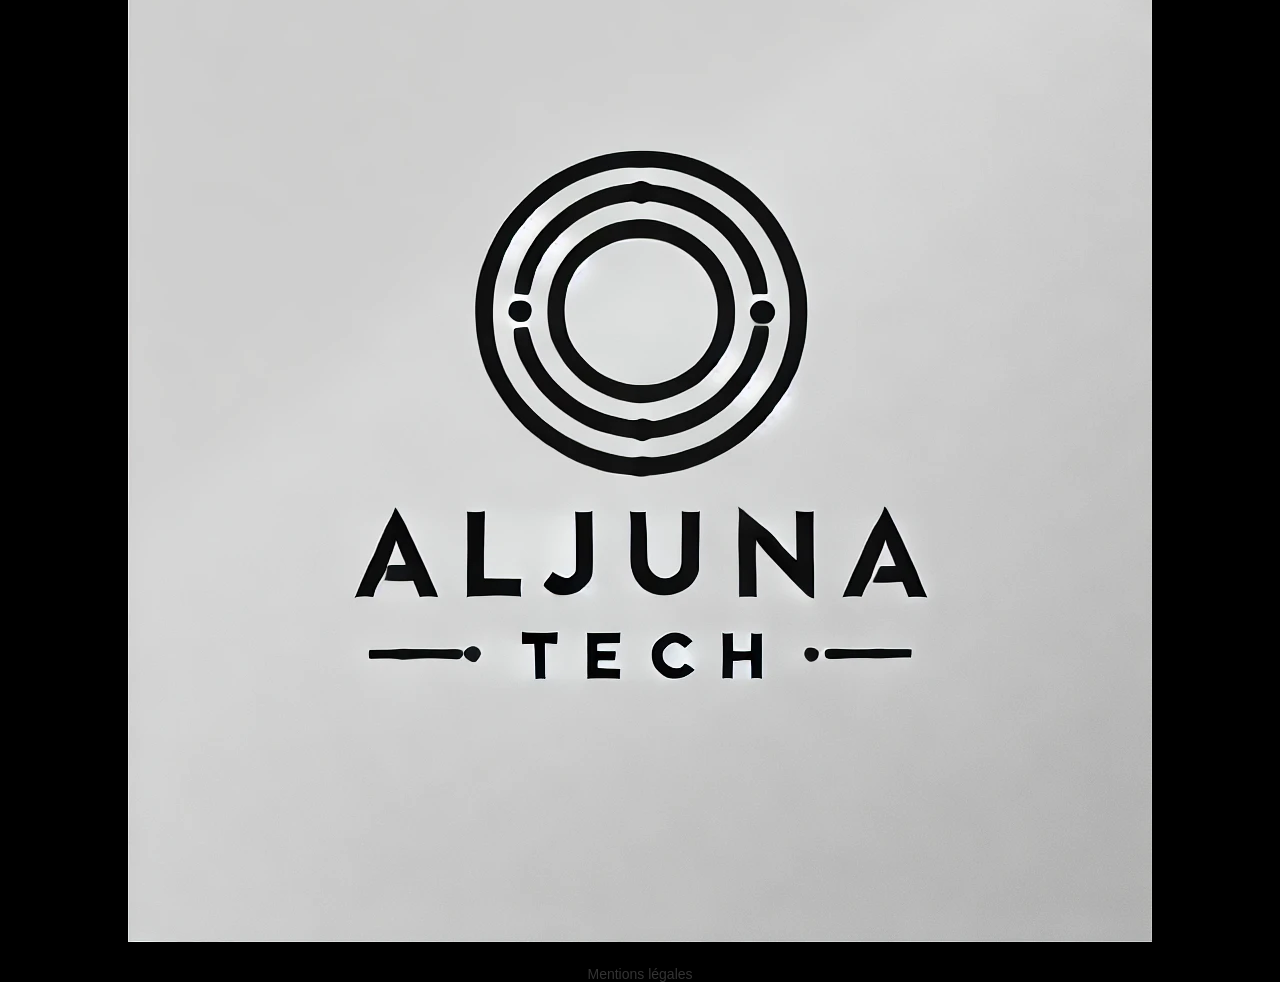
==== index.html @ bf569bb2 "Update index.html" ====
<!DOCTYPE html>
<html lang="fr">
<head>
    <meta charset="UTF-8">
    <meta name="viewport" content="width=device-width, initial-scale=1.0">
    <title>Aljuna Tech</title>
    <style>
        body {
            display: flex;
            justify-content: center;
            align-items: center;
            flex-direction: column;
            height: 100vh;
            margin: 0;
            font-family: Arial, sans-serif;
            background-color: #000000; /* Utilisation de la couleur de fond du logo */
        }
        .container {
            text-align: center;
        }
        img {
            max-width: 100%;
            height: auto;
        }
        .legal-link {
            margin-top: 20px;
            font-size: 14px;
        }
        .legal-link a {
            color: #333;
            text-decoration: none;
        }
        .legal-link a:hover {
            text-decoration: underline;
        }
    </style>
</head>
<body>
    <div class="container">
        <img src="aljuna.webp" alt="Aljuna Tech">
        <div class="legal-link">
            <a href="mentions-legales.html">Mentions légales</a>
        </div>
    </div>
</body>
</html>
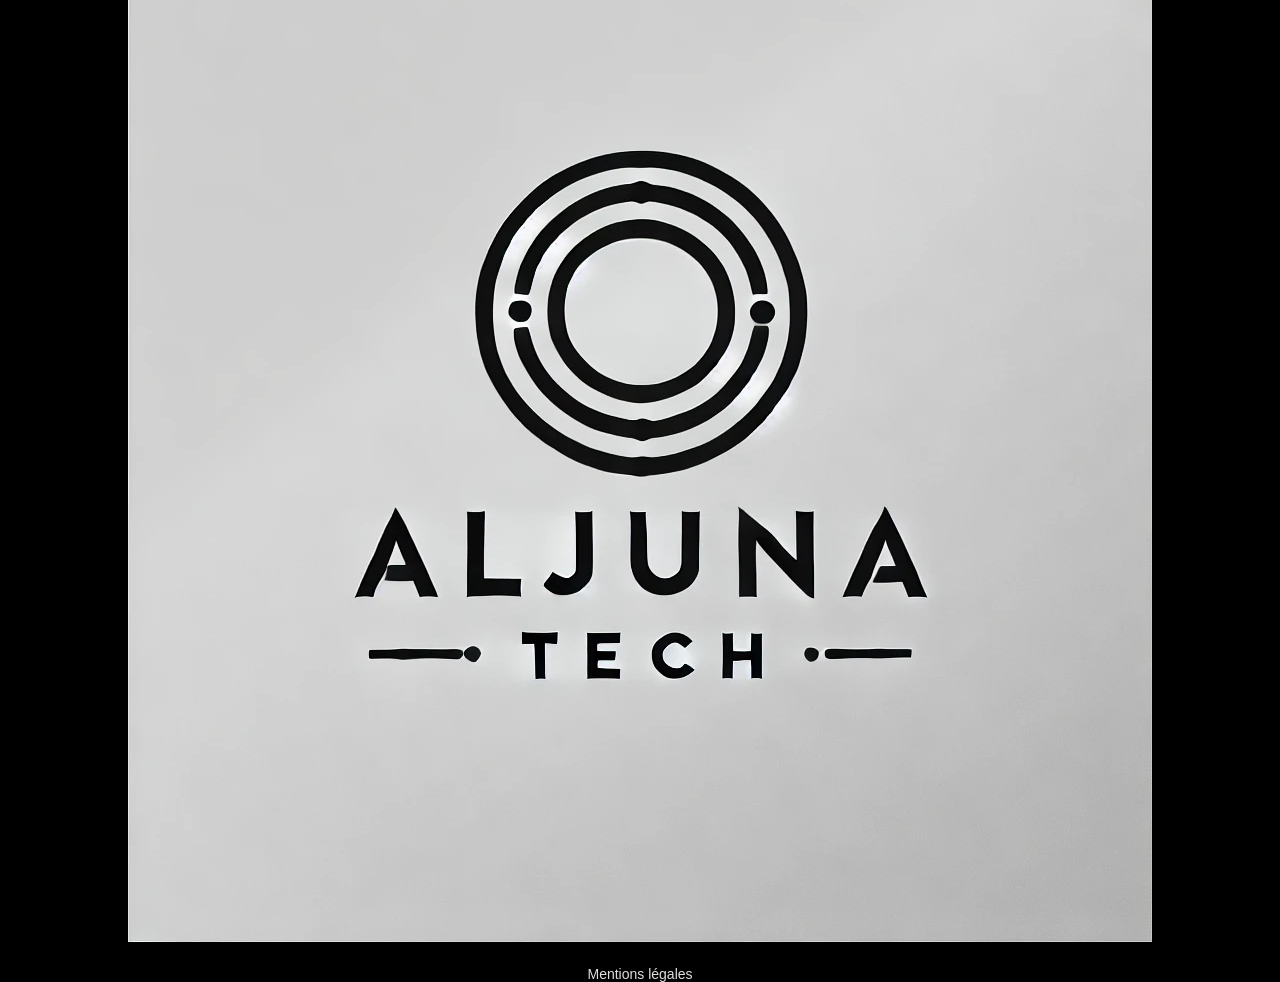
==== commit 25547bff: "Update index.html" ====
--- a/index.html
+++ b/index.html
@@ -25,9 +25,10 @@
         .legal-link {
             margin-top: 20px;
             font-size: 14px;
+            color: #dedede;
         }
         .legal-link a {
-            color: #333;
+            color: #dedede;
             text-decoration: none;
         }
         .legal-link a:hover {
@@ -39,7 +40,7 @@
     <div class="container">
         <img src="aljuna.webp" alt="Aljuna Tech">
         <div class="legal-link">
-            <a href="mentions-legales.html">Mentions légales</a>
+            <a href="legal.html">Mentions légales</a>
         </div>
     </div>
 </body>
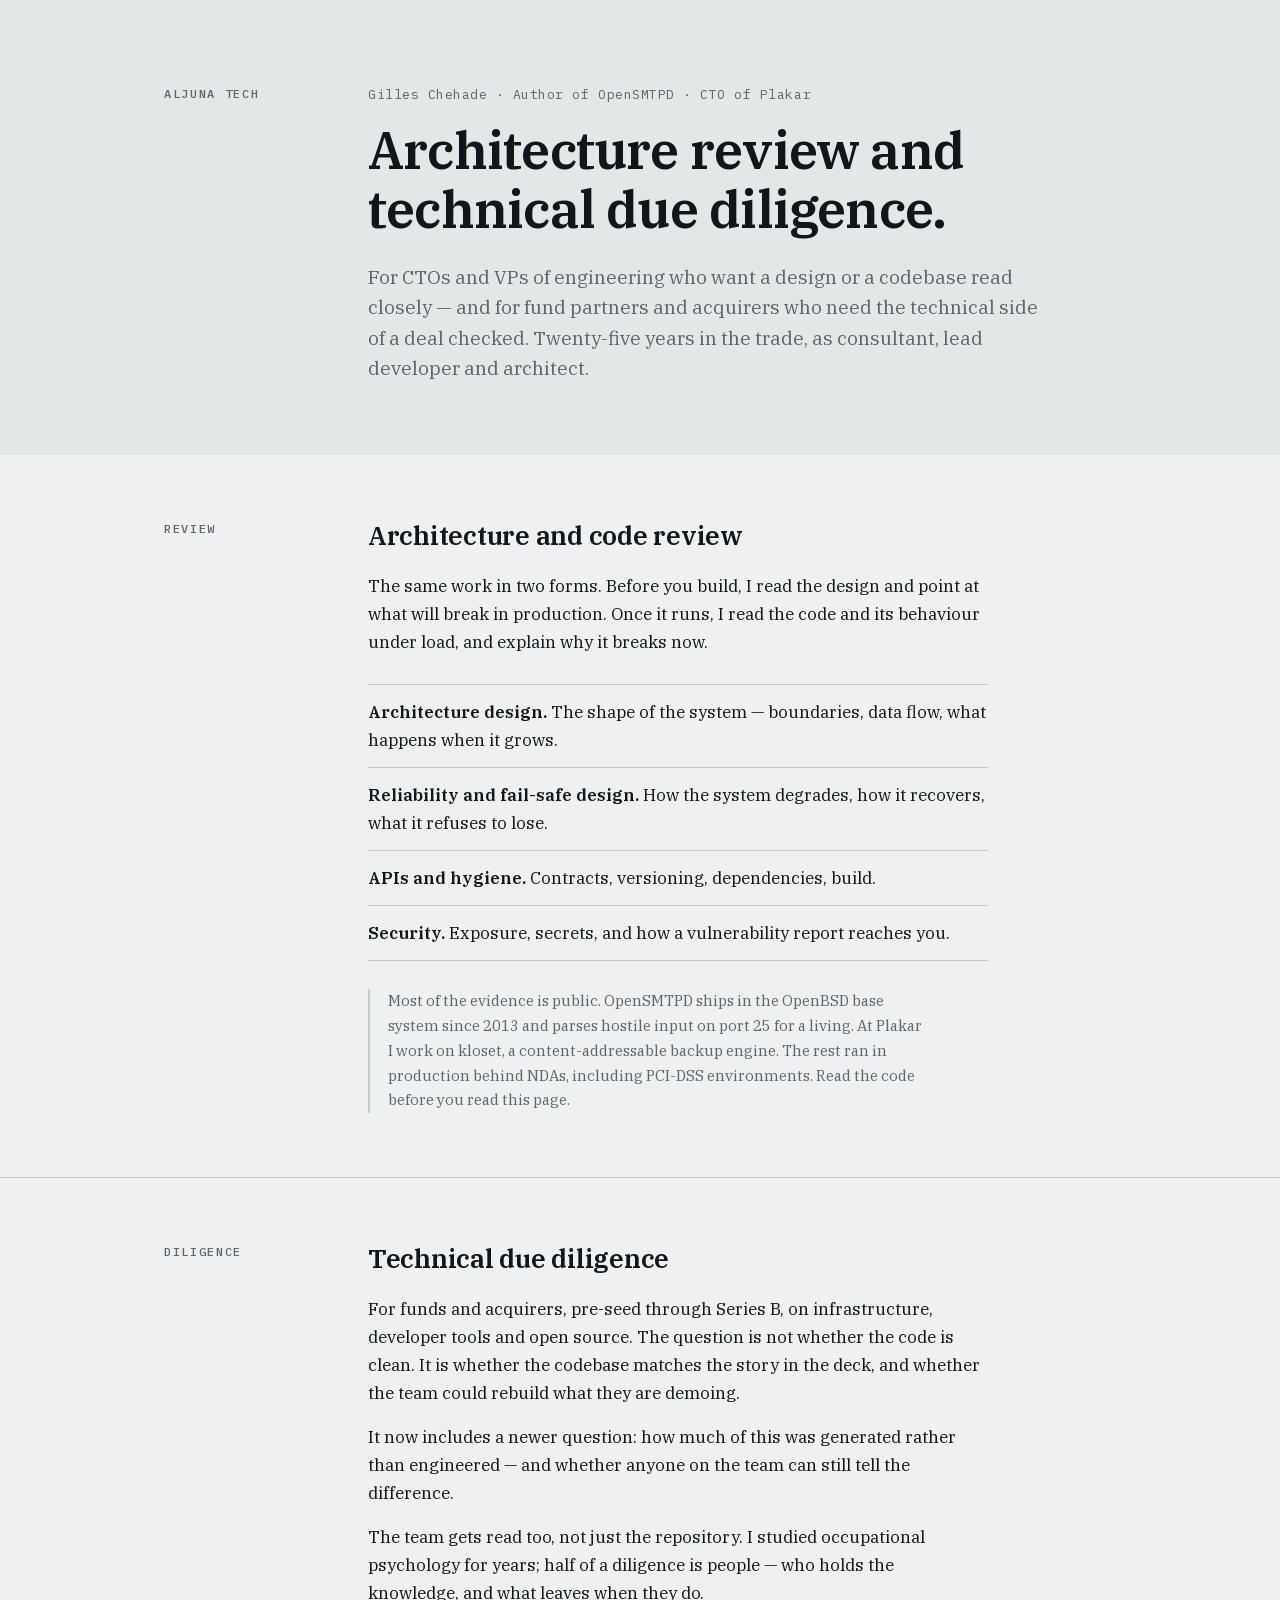
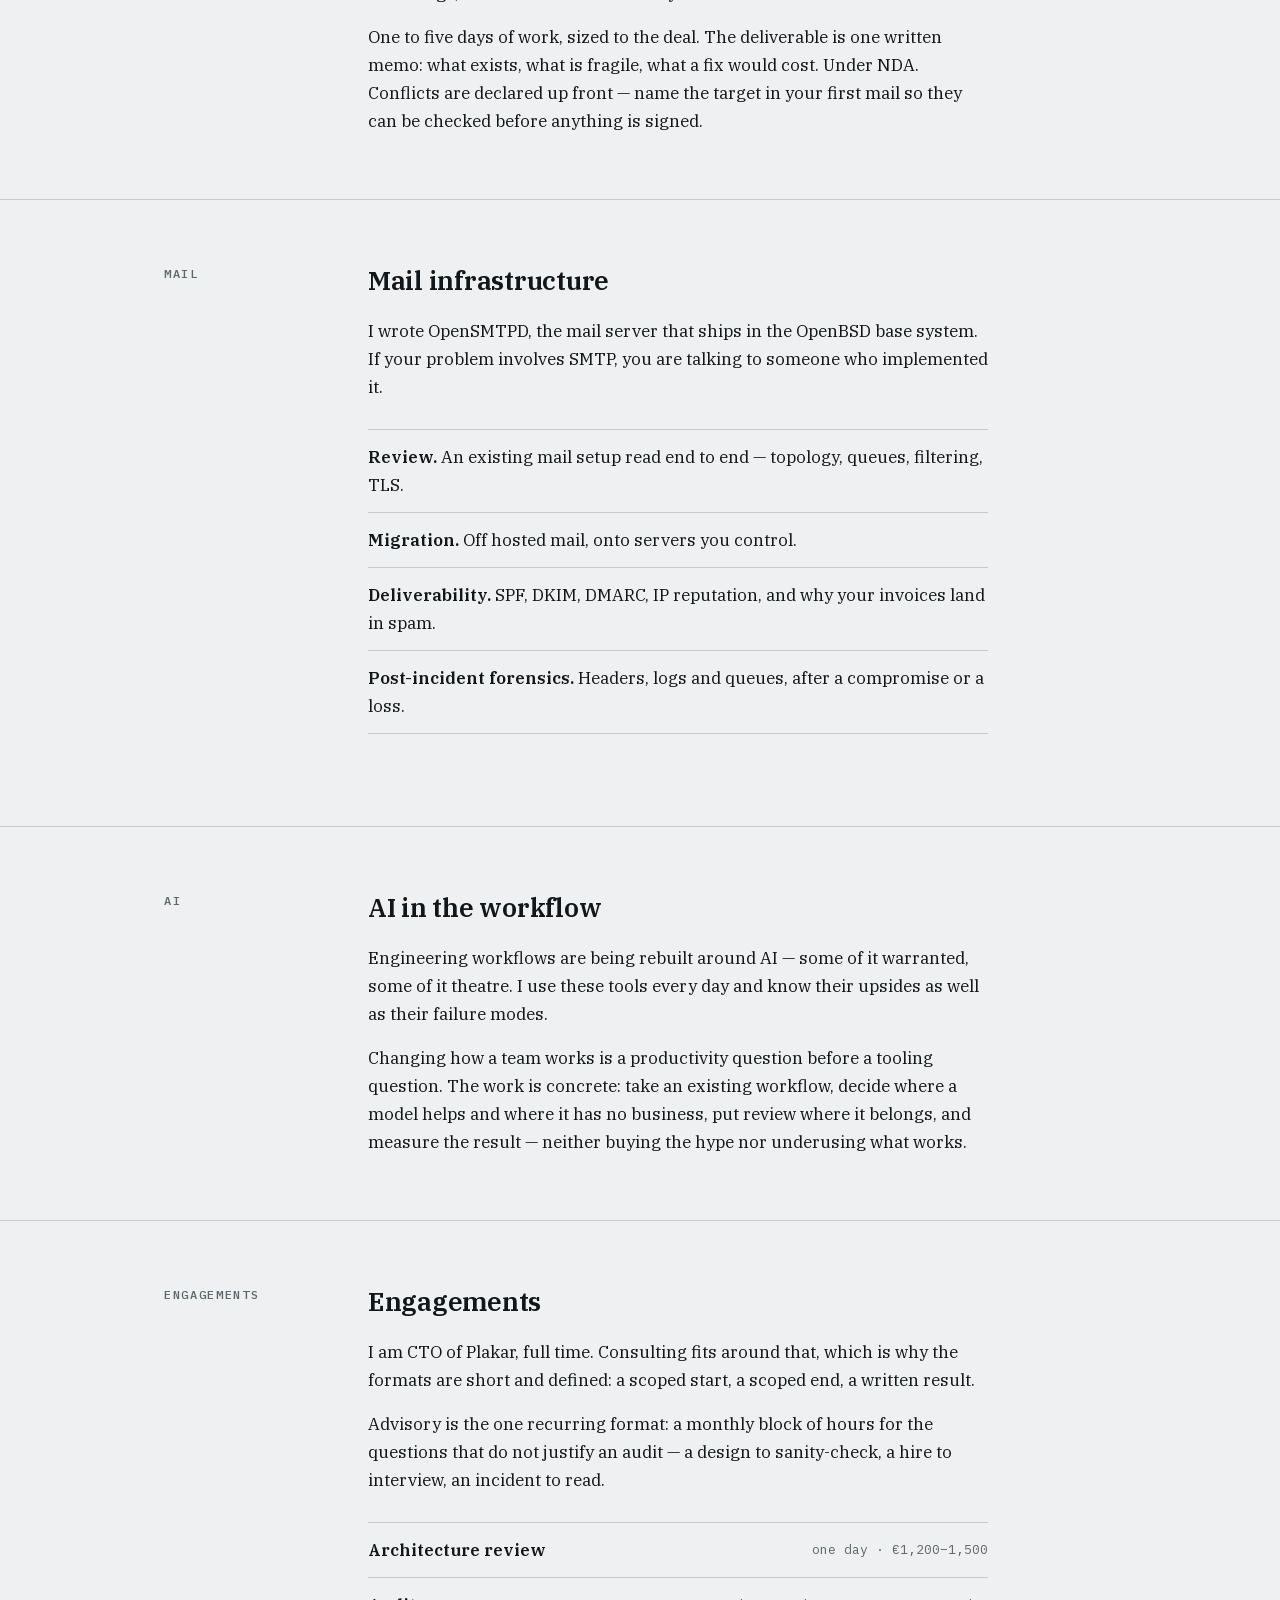
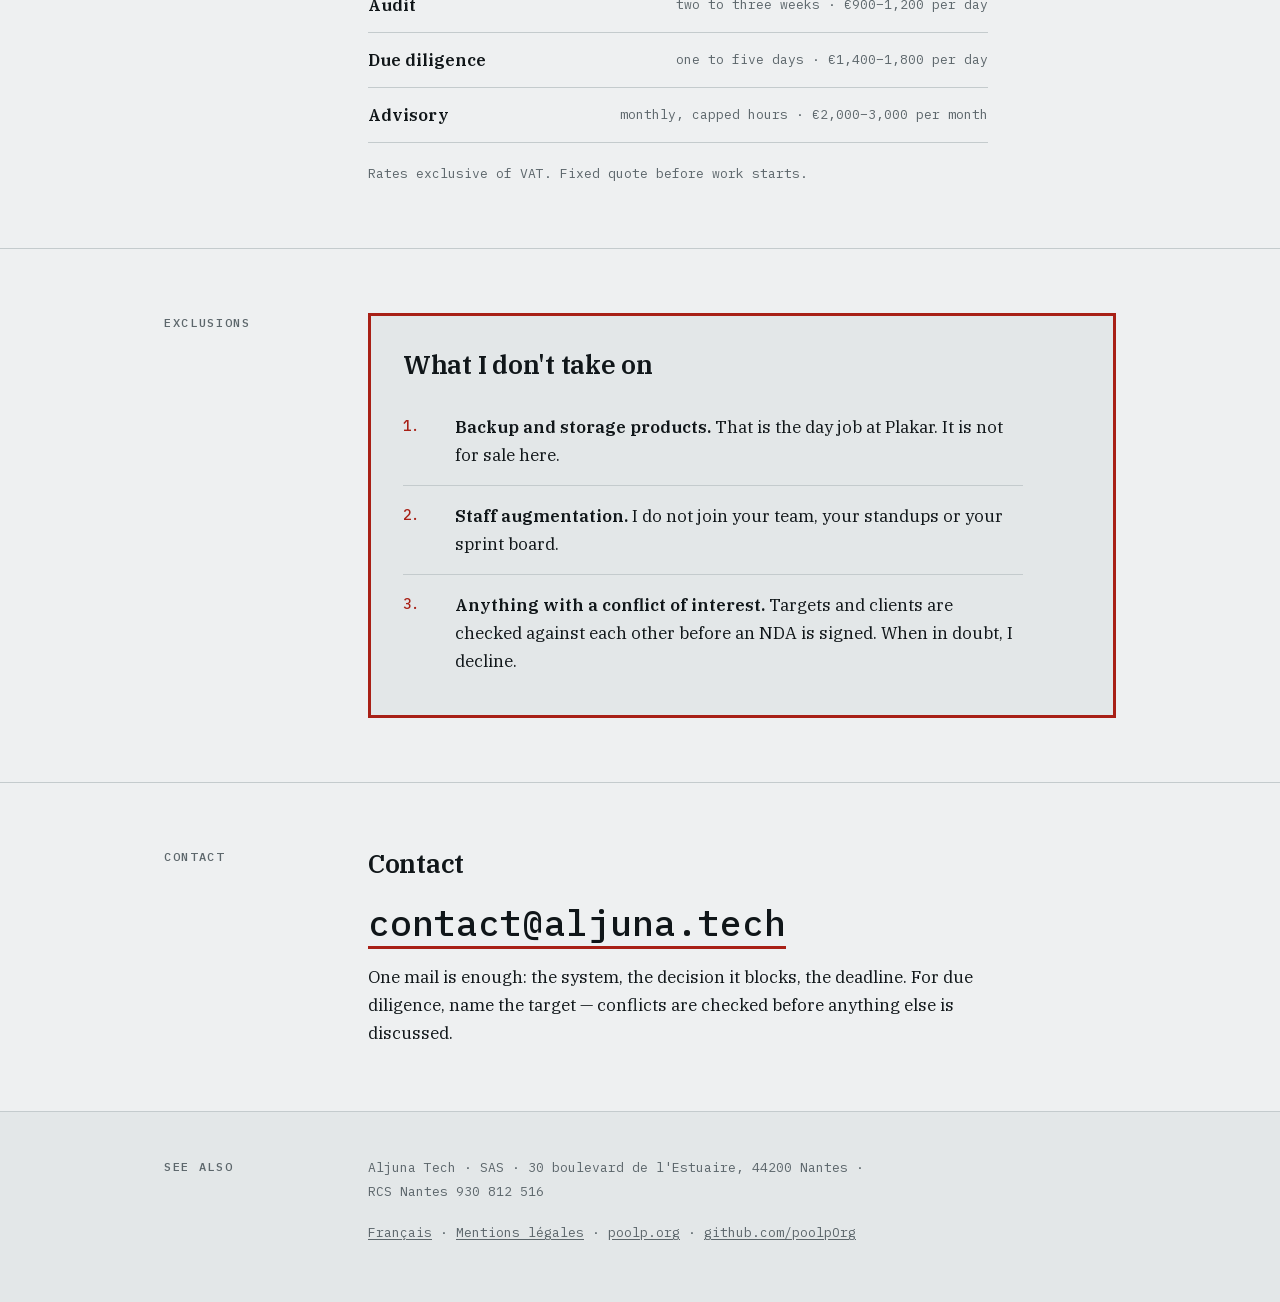
==== commit ce4ac090: "replace the logo placeholder with a real site index.html was a black page with a logo and a link to " ====
--- a/index.html
+++ b/index.html
@@ -1,47 +1,147 @@
 <!DOCTYPE html>
-<html lang="fr">
+<html lang="en">
 <head>
-    <meta charset="UTF-8">
-    <meta name="viewport" content="width=device-width, initial-scale=1.0">
-    <title>Aljuna Tech</title>
-    <style>
-        body {
-            display: flex;
-            justify-content: center;
-            align-items: center;
-            flex-direction: column;
-            height: 100vh;
-            margin: 0;
-            font-family: Arial, sans-serif;
-            background-color: #000000; /* Utilisation de la couleur de fond du logo */
-        }
-        .container {
-            text-align: center;
-        }
-        img {
-            max-width: 100%;
-            height: auto;
-        }
-        .legal-link {
-            margin-top: 20px;
-            font-size: 14px;
-            color: #dedede;
-        }
-        .legal-link a {
-            color: #dedede;
-            text-decoration: none;
-        }
-        .legal-link a:hover {
-            text-decoration: underline;
-        }
-    </style>
+  <meta charset="utf-8">
+  <meta name="viewport" content="width=device-width, initial-scale=1">
+  <title>Aljuna Tech — Architecture review and technical due diligence</title>
+  <meta name="description" content="Architecture review, code audits and technical due diligence by Gilles Chehade, author of OpenSMTPD and CTO of Plakar. Aljuna Tech, Nantes.">
+  <link rel="canonical" href="https://aljuna.tech/">
+  <link rel="alternate" hreflang="en" href="https://aljuna.tech/">
+  <link rel="alternate" hreflang="fr" href="https://aljuna.tech/fr.html">
+  <link rel="alternate" hreflang="x-default" href="https://aljuna.tech/">
+  <link rel="stylesheet" href="style.css">
 </head>
 <body>
-    <div class="container">
-        <img src="aljuna.webp" alt="Aljuna Tech">
-        <div class="legal-link">
-            <a href="legal.html">Mentions légales</a>
+  <a class="skip" href="#main">Skip to content</a>
+
+  <header class="hero">
+    <div class="wrap grid">
+      <p class="label">Aljuna Tech</p>
+      <div class="body">
+        <p class="eyebrow rise">Gilles Chehade · Author of OpenSMTPD · CTO of Plakar</p>
+        <h1 class="rise rise-2">Architecture review and technical due diligence.</h1>
+        <p class="standfirst rise rise-3">For CTOs and VPs of engineering who want a design or a codebase read closely — and for fund partners and acquirers who need the technical side of a deal checked. Twenty-five years in the trade, as consultant, lead developer and architect.</p>
+      </div>
+    </div>
+  </header>
+
+  <main id="main">
+    <section class="section" aria-labelledby="review-title">
+      <div class="wrap grid">
+        <p class="label" aria-hidden="true">Review</p>
+        <div class="body">
+          <h2 id="review-title">Architecture and code review</h2>
+          <p>The same work in two forms. Before you build, I read the design and point at what will break in production. Once it runs, I read the code and its behaviour under load, and explain why it breaks now.</p>
+          <ul class="scope">
+            <li><strong>Architecture design.</strong> The shape of the system — boundaries, data flow, what happens when it grows.</li>
+            <li><strong>Reliability and fail-safe design.</strong> How the system degrades, how it recovers, what it refuses to lose.</li>
+            <li><strong>APIs and hygiene.</strong> Contracts, versioning, dependencies, build.</li>
+            <li><strong>Security.</strong> Exposure, secrets, and how a vulnerability report reaches you.</li>
+          </ul>
+          <p class="note">Most of the evidence is public. OpenSMTPD ships in the OpenBSD base system since 2013 and parses hostile input on port 25 for a living. At Plakar I work on kloset, a content-addressable backup engine. The rest ran in production behind NDAs, including PCI-DSS environments. Read the code before you read this page.</p>
         </div>
+      </div>
+    </section>
+
+    <section class="section" aria-labelledby="diligence-title">
+      <div class="wrap grid">
+        <p class="label" aria-hidden="true">Diligence</p>
+        <div class="body">
+          <h2 id="diligence-title">Technical due diligence</h2>
+          <p>For funds and acquirers, pre-seed through Series B, on infrastructure, developer tools and open source. The question is not whether the code is clean. It is whether the codebase matches the story in the deck, and whether the team could rebuild what they are demoing.</p>
+          <p>It now includes a newer question: how much of this was generated rather than engineered — and whether anyone on the team can still tell the difference.</p>
+          <p>The team gets read too, not just the repository. I studied occupational psychology for years; half of a diligence is people — who holds the knowledge, and what leaves when they do.</p>
+          <p>One to five days of work, sized to the deal. The deliverable is one written memo: what exists, what is fragile, what a fix would cost. Under NDA. Conflicts are declared up front — name the target in your first mail so they can be checked before anything is signed.</p>
+        </div>
+      </div>
+    </section>
+
+    <section class="section" aria-labelledby="mail-title">
+      <div class="wrap grid">
+        <p class="label" aria-hidden="true">Mail</p>
+        <div class="body">
+          <h2 id="mail-title">Mail infrastructure</h2>
+          <p>I wrote OpenSMTPD, the mail server that ships in the OpenBSD base system. If your problem involves SMTP, you are talking to someone who implemented it.</p>
+          <ul class="scope">
+            <li><strong>Review.</strong> An existing mail setup read end to end — topology, queues, filtering, TLS.</li>
+            <li><strong>Migration.</strong> Off hosted mail, onto servers you control.</li>
+            <li><strong>Deliverability.</strong> SPF, DKIM, DMARC, IP reputation, and why your invoices land in spam.</li>
+            <li><strong>Post-incident forensics.</strong> Headers, logs and queues, after a compromise or a loss.</li>
+          </ul>
+        </div>
+      </div>
+    </section>
+
+    <section class="section" aria-labelledby="ai-title">
+      <div class="wrap grid">
+        <p class="label" aria-hidden="true">AI</p>
+        <div class="body">
+          <h2 id="ai-title">AI in the workflow</h2>
+          <p>Engineering workflows are being rebuilt around AI — some of it warranted, some of it theatre. I use these tools every day and know their upsides as well as their failure modes.</p>
+          <p>Changing how a team works is a productivity question before a tooling question. The work is concrete: take an existing workflow, decide where a model helps and where it has no business, put review where it belongs, and measure the result — neither buying the hype nor underusing what works.</p>
+        </div>
+      </div>
+    </section>
+
+    <section class="section" aria-labelledby="engagements-title">
+      <div class="wrap grid">
+        <p class="label" aria-hidden="true">Engagements</p>
+        <div class="body">
+          <h2 id="engagements-title">Engagements</h2>
+          <p>I am CTO of Plakar, full time. Consulting fits around that, which is why the formats are short and defined: a scoped start, a scoped end, a written result.</p>
+          <p>Advisory is the one recurring format: a monthly block of hours for the questions that do not justify an audit — a design to sanity-check, a hire to interview, an incident to read.</p>
+          <ul class="formats">
+            <li class="format"><span class="format-name">Architecture review</span> <span class="format-time">one day · €1,200–1,500</span></li>
+            <li class="format"><span class="format-name">Audit</span> <span class="format-time">two to three weeks · €900–1,200 per day</span></li>
+            <li class="format"><span class="format-name">Due diligence</span> <span class="format-time">one to five days · €1,400–1,800 per day</span></li>
+            <li class="format"><span class="format-name">Advisory</span> <span class="format-time">monthly, capped hours · €2,000–3,000 per month</span></li>
+          </ul>
+          <p class="rates">Rates exclusive of VAT. Fixed quote before work starts.</p>
+        </div>
+      </div>
+    </section>
+
+    <section class="section" aria-labelledby="exclusions-title">
+      <div class="wrap grid">
+        <p class="label" aria-hidden="true">Exclusions</p>
+        <div class="body">
+          <div class="exclusions">
+            <h2 id="exclusions-title">What I don't take on</h2>
+            <ol>
+              <li><strong>Backup and storage products.</strong> That is the day job at Plakar. It is not for sale here.</li>
+              <li><strong>Staff augmentation.</strong> I do not join your team, your standups or your sprint board.</li>
+              <li><strong>Anything with a conflict of interest.</strong> Targets and clients are checked against each other before an NDA is signed. When in doubt, I decline.</li>
+            </ol>
+          </div>
+        </div>
+      </div>
+    </section>
+
+    <section class="section" aria-labelledby="contact-title">
+      <div class="wrap grid">
+        <p class="label" aria-hidden="true">Contact</p>
+        <div class="body">
+          <h2 id="contact-title">Contact</h2>
+          <p class="contact-p"><a class="contact-email" href="mailto:contact@aljuna.tech">contact@aljuna.tech</a></p>
+          <p>One mail is enough: the system, the decision it blocks, the deadline. For due diligence, name the target — conflicts are checked before anything else is discussed.</p>
+        </div>
+      </div>
+    </section>
+  </main>
+
+  <footer>
+    <div class="wrap grid">
+      <p class="label">See also</p>
+      <div class="body">
+        <p class="footer-id">Aljuna Tech · SAS · 30 boulevard de l'Estuaire, 44200 Nantes · RCS Nantes 930 812 516</p>
+        <ul class="footer-links">
+          <li><a href="fr.html" lang="fr" hreflang="fr">Français</a></li>
+          <li><a href="legal.html" lang="fr">Mentions légales</a></li>
+          <li><a href="https://poolp.org">poolp.org</a></li>
+          <li><a href="https://github.com/poolpOrg">github.com/poolpOrg</a></li>
+        </ul>
+      </div>
     </div>
+  </footer>
 </body>
 </html>
--- a/style.css
+++ b/style.css
@@ -0,0 +1,468 @@
+/* aljuna.tech — hand-written, no build step, no JS */
+
+/* ------------------------------------------------------------------ */
+/* Fonts — self-hosted IBM Plex, latin + latin-ext subsets            */
+/* ------------------------------------------------------------------ */
+
+@font-face {
+  font-family: "IBM Plex Serif";
+  font-style: normal;
+  font-weight: 400;
+  font-display: swap;
+  src: url("fonts/ibm-plex-serif-400-ext.woff2") format("woff2");
+  unicode-range: U+0100-02BA, U+02BD-02C5, U+02C7-02CC, U+02CE-02D7, U+02DD-02FF, U+0304, U+0308, U+0329, U+1D00-1DBF, U+1E00-1E9F, U+1EF2-1EFF, U+2020, U+20A0-20AB, U+20AD-20C0, U+2113, U+2C60-2C7F, U+A720-A7FF;
+}
+@font-face {
+  font-family: "IBM Plex Serif";
+  font-style: normal;
+  font-weight: 400;
+  font-display: swap;
+  src: url("fonts/ibm-plex-serif-400.woff2") format("woff2");
+  unicode-range: U+0000-00FF, U+0131, U+0152-0153, U+02BB-02BC, U+02C6, U+02DA, U+02DC, U+0304, U+0308, U+0329, U+2000-206F, U+20AC, U+2122, U+2191, U+2193, U+2212, U+2215, U+FEFF, U+FFFD;
+}
+@font-face {
+  font-family: "IBM Plex Serif";
+  font-style: italic;
+  font-weight: 400;
+  font-display: swap;
+  src: url("fonts/ibm-plex-serif-400-italic-ext.woff2") format("woff2");
+  unicode-range: U+0100-02BA, U+02BD-02C5, U+02C7-02CC, U+02CE-02D7, U+02DD-02FF, U+0304, U+0308, U+0329, U+1D00-1DBF, U+1E00-1E9F, U+1EF2-1EFF, U+2020, U+20A0-20AB, U+20AD-20C0, U+2113, U+2C60-2C7F, U+A720-A7FF;
+}
+@font-face {
+  font-family: "IBM Plex Serif";
+  font-style: italic;
+  font-weight: 400;
+  font-display: swap;
+  src: url("fonts/ibm-plex-serif-400-italic.woff2") format("woff2");
+  unicode-range: U+0000-00FF, U+0131, U+0152-0153, U+02BB-02BC, U+02C6, U+02DA, U+02DC, U+0304, U+0308, U+0329, U+2000-206F, U+20AC, U+2122, U+2191, U+2193, U+2212, U+2215, U+FEFF, U+FFFD;
+}
+@font-face {
+  font-family: "IBM Plex Serif";
+  font-style: normal;
+  font-weight: 600;
+  font-display: swap;
+  src: url("fonts/ibm-plex-serif-600-ext.woff2") format("woff2");
+  unicode-range: U+0100-02BA, U+02BD-02C5, U+02C7-02CC, U+02CE-02D7, U+02DD-02FF, U+0304, U+0308, U+0329, U+1D00-1DBF, U+1E00-1E9F, U+1EF2-1EFF, U+2020, U+20A0-20AB, U+20AD-20C0, U+2113, U+2C60-2C7F, U+A720-A7FF;
+}
+@font-face {
+  font-family: "IBM Plex Serif";
+  font-style: normal;
+  font-weight: 600;
+  font-display: swap;
+  src: url("fonts/ibm-plex-serif-600.woff2") format("woff2");
+  unicode-range: U+0000-00FF, U+0131, U+0152-0153, U+02BB-02BC, U+02C6, U+02DA, U+02DC, U+0304, U+0308, U+0329, U+2000-206F, U+20AC, U+2122, U+2191, U+2193, U+2212, U+2215, U+FEFF, U+FFFD;
+}
+@font-face {
+  font-family: "IBM Plex Mono";
+  font-style: normal;
+  font-weight: 400;
+  font-display: swap;
+  src: url("fonts/ibm-plex-mono-400-ext.woff2") format("woff2");
+  unicode-range: U+0100-02BA, U+02BD-02C5, U+02C7-02CC, U+02CE-02D7, U+02DD-02FF, U+0304, U+0308, U+0329, U+1D00-1DBF, U+1E00-1E9F, U+1EF2-1EFF, U+2020, U+20A0-20AB, U+20AD-20C0, U+2113, U+2C60-2C7F, U+A720-A7FF;
+}
+@font-face {
+  font-family: "IBM Plex Mono";
+  font-style: normal;
+  font-weight: 400;
+  font-display: swap;
+  src: url("fonts/ibm-plex-mono-400.woff2") format("woff2");
+  unicode-range: U+0000-00FF, U+0131, U+0152-0153, U+02BB-02BC, U+02C6, U+02DA, U+02DC, U+0304, U+0308, U+0329, U+2000-206F, U+20AC, U+2122, U+2191, U+2193, U+2212, U+2215, U+FEFF, U+FFFD;
+}
+@font-face {
+  font-family: "IBM Plex Mono";
+  font-style: normal;
+  font-weight: 500;
+  font-display: swap;
+  src: url("fonts/ibm-plex-mono-500-ext.woff2") format("woff2");
+  unicode-range: U+0100-02BA, U+02BD-02C5, U+02C7-02CC, U+02CE-02D7, U+02DD-02FF, U+0304, U+0308, U+0329, U+1D00-1DBF, U+1E00-1E9F, U+1EF2-1EFF, U+2020, U+20A0-20AB, U+20AD-20C0, U+2113, U+2C60-2C7F, U+A720-A7FF;
+}
+@font-face {
+  font-family: "IBM Plex Mono";
+  font-style: normal;
+  font-weight: 500;
+  font-display: swap;
+  src: url("fonts/ibm-plex-mono-500.woff2") format("woff2");
+  unicode-range: U+0000-00FF, U+0131, U+0152-0153, U+02BB-02BC, U+02C6, U+02DA, U+02DC, U+0304, U+0308, U+0329, U+2000-206F, U+20AC, U+2122, U+2191, U+2193, U+2212, U+2215, U+FEFF, U+FFFD;
+}
+
+/* ------------------------------------------------------------------ */
+/* Tokens                                                             */
+/* ------------------------------------------------------------------ */
+
+:root {
+  --paper: #EEF0F1;
+  --panel: #E3E7E8;
+  --ink: #101619;
+  --mid: #5C666B;
+  --hairline: #C4CBCD;
+  --signal: #A82016;
+  --serif: "IBM Plex Serif", Georgia, "Times New Roman", serif;
+  --mono: "IBM Plex Mono", "SFMono-Regular", Menlo, Consolas, monospace;
+}
+
+/* ------------------------------------------------------------------ */
+/* Base                                                               */
+/* ------------------------------------------------------------------ */
+
+* {
+  box-sizing: border-box;
+}
+
+html {
+  -webkit-text-size-adjust: 100%;
+}
+
+body {
+  margin: 0;
+  background: var(--paper);
+  color: var(--ink);
+  font-family: var(--serif);
+  font-size: 1.0625rem;
+  line-height: 1.65;
+}
+
+a {
+  color: inherit;
+  text-decoration: underline;
+  text-decoration-color: var(--mid);
+  text-underline-offset: 2px;
+}
+
+a:hover {
+  text-decoration-color: var(--signal);
+}
+
+:focus-visible {
+  outline: 2px solid var(--signal);
+  outline-offset: 3px;
+}
+
+/* Skip link — hidden until focused */
+.skip {
+  position: absolute;
+  left: -999px;
+  top: 0;
+}
+
+.skip:focus {
+  position: fixed;
+  left: 16px;
+  top: 16px;
+  z-index: 10;
+  background: var(--ink);
+  color: var(--paper);
+  font-family: var(--mono);
+  font-size: 0.8125rem;
+  text-decoration: none;
+  padding: 10px 16px;
+}
+
+/* ------------------------------------------------------------------ */
+/* Layout — one column, man-page gutter above 900px                   */
+/* ------------------------------------------------------------------ */
+
+.wrap {
+  max-width: 1000px;
+  margin: 0 auto;
+  padding-left: 24px;
+  padding-right: 24px;
+}
+
+.label {
+  font-family: var(--mono);
+  font-size: 0.75rem;
+  font-weight: 500;
+  text-transform: uppercase;
+  letter-spacing: 0.14em;
+  color: var(--mid);
+  margin: 0 0 24px;
+}
+
+@media (min-width: 900px) {
+  .grid {
+    display: grid;
+    grid-template-columns: 148px minmax(0, 1fr);
+    column-gap: 56px;
+    align-items: start;
+  }
+
+  .label {
+    position: sticky;
+    top: 32px;
+    margin-bottom: 0;
+  }
+}
+
+@media (max-width: 359px) {
+  .wrap {
+    padding-left: 16px;
+    padding-right: 16px;
+  }
+}
+
+/* ------------------------------------------------------------------ */
+/* Hero                                                               */
+/* ------------------------------------------------------------------ */
+
+.hero {
+  background: var(--panel);
+  padding: 84px 0 72px;
+}
+
+.eyebrow {
+  font-family: var(--mono);
+  font-size: 0.8125rem;
+  letter-spacing: 0.04em;
+  color: var(--mid);
+  margin: 0 0 20px;
+}
+
+h1 {
+  font-size: clamp(2.125rem, 5.5vw, 3.25rem);
+  font-weight: 600;
+  line-height: 1.12;
+  letter-spacing: -0.015em;
+  margin: 0 0 24px;
+}
+
+.standfirst {
+  font-size: clamp(1.0625rem, 2.2vw, 1.1875rem);
+  line-height: 1.6;
+  color: var(--mid);
+  max-width: 56ch;
+  margin: 0;
+}
+
+/* The only motion on the page */
+@keyframes rise {
+  from {
+    opacity: 0;
+    transform: translateY(16px);
+  }
+  to {
+    opacity: 1;
+    transform: none;
+  }
+}
+
+.rise {
+  animation: rise 0.6s cubic-bezier(0.22, 1, 0.36, 1) both;
+}
+
+.rise-2 {
+  animation-delay: 0.12s;
+}
+
+.rise-3 {
+  animation-delay: 0.24s;
+}
+
+@media (prefers-reduced-motion: reduce) {
+  .rise,
+  .rise-2,
+  .rise-3 {
+    animation: none;
+  }
+}
+
+/* ------------------------------------------------------------------ */
+/* Sections                                                           */
+/* ------------------------------------------------------------------ */
+
+.section {
+  padding: 64px 0;
+}
+
+.section + .section {
+  border-top: 1px solid var(--hairline);
+}
+
+h2 {
+  font-size: 1.625rem;
+  font-weight: 600;
+  line-height: 1.25;
+  letter-spacing: -0.01em;
+  margin: 0 0 20px;
+}
+
+.body p {
+  max-width: 62ch;
+  margin: 0 0 16px;
+}
+
+.body p:last-child {
+  margin-bottom: 0;
+}
+
+/* What-gets-looked-at lists */
+.scope {
+  list-style: none;
+  margin: 28px 0;
+  padding: 0;
+  max-width: 62ch;
+}
+
+.scope li {
+  padding: 13px 0;
+  border-top: 1px solid var(--hairline);
+}
+
+.scope li:last-child {
+  border-bottom: 1px solid var(--hairline);
+}
+
+/* Evidence note */
+.note {
+  font-size: 0.9375rem;
+  color: var(--mid);
+  border-left: 2px solid var(--hairline);
+  padding-left: 18px;
+}
+
+/* ------------------------------------------------------------------ */
+/* Engagement formats                                                 */
+/* ------------------------------------------------------------------ */
+
+.formats {
+  list-style: none;
+  margin: 28px 0 20px;
+  padding: 0;
+  max-width: 62ch;
+}
+
+.format {
+  display: flex;
+  flex-wrap: wrap;
+  justify-content: space-between;
+  column-gap: 24px;
+  padding: 13px 0;
+  border-top: 1px solid var(--hairline);
+}
+
+.format:last-child {
+  border-bottom: 1px solid var(--hairline);
+}
+
+.format-name {
+  font-weight: 600;
+}
+
+.format-time {
+  font-family: var(--mono);
+  font-size: 0.8125rem;
+  color: var(--mid);
+  line-height: 2.1;
+}
+
+.rates {
+  font-family: var(--mono);
+  font-size: 0.8125rem;
+  color: var(--mid);
+}
+
+/* ------------------------------------------------------------------ */
+/* Exclusions — the signature block                                   */
+/* ------------------------------------------------------------------ */
+
+.exclusions {
+  border: 3px solid var(--signal);
+  background: var(--panel);
+  padding: 32px 32px 24px;
+}
+
+.exclusions h2 {
+  margin-bottom: 8px;
+}
+
+.exclusions ol {
+  list-style: none;
+  counter-reset: excl;
+  margin: 16px 0 0;
+  padding: 0;
+}
+
+.exclusions li {
+  counter-increment: excl;
+  position: relative;
+  padding: 16px 0 16px 52px;
+  max-width: 62ch;
+}
+
+.exclusions li + li {
+  border-top: 1px solid var(--hairline);
+}
+
+.exclusions li::before {
+  content: counter(excl) ".";
+  position: absolute;
+  left: 0;
+  top: 18px;
+  font-family: var(--mono);
+  font-weight: 500;
+  font-size: 0.875rem;
+  color: var(--signal);
+}
+
+@media (max-width: 480px) {
+  .exclusions {
+    padding: 22px 18px 14px;
+  }
+
+  .exclusions li {
+    padding-left: 36px;
+  }
+}
+
+/* ------------------------------------------------------------------ */
+/* Contact                                                            */
+/* ------------------------------------------------------------------ */
+
+.contact-email {
+  font-family: var(--mono);
+  font-weight: 500;
+  font-size: clamp(1.25rem, 5vw, 2.25rem);
+  line-height: 1.3;
+  text-decoration: none;
+  border-bottom: 3px solid var(--signal);
+  overflow-wrap: anywhere;
+}
+
+.contact-email:hover {
+  color: var(--signal);
+}
+
+.contact-p {
+  margin: 8px 0 28px;
+}
+
+/* ------------------------------------------------------------------ */
+/* Footer                                                             */
+/* ------------------------------------------------------------------ */
+
+footer {
+  background: var(--panel);
+  border-top: 1px solid var(--hairline);
+  padding: 44px 0 56px;
+  font-family: var(--mono);
+  font-size: 0.8125rem;
+  color: var(--mid);
+  line-height: 1.9;
+}
+
+.footer-id {
+  margin: 0 0 10px;
+}
+
+.footer-links {
+  list-style: none;
+  margin: 0;
+  padding: 0;
+}
+
+.footer-links li {
+  display: inline;
+}
+
+.footer-links li + li::before {
+  content: " · ";
+}
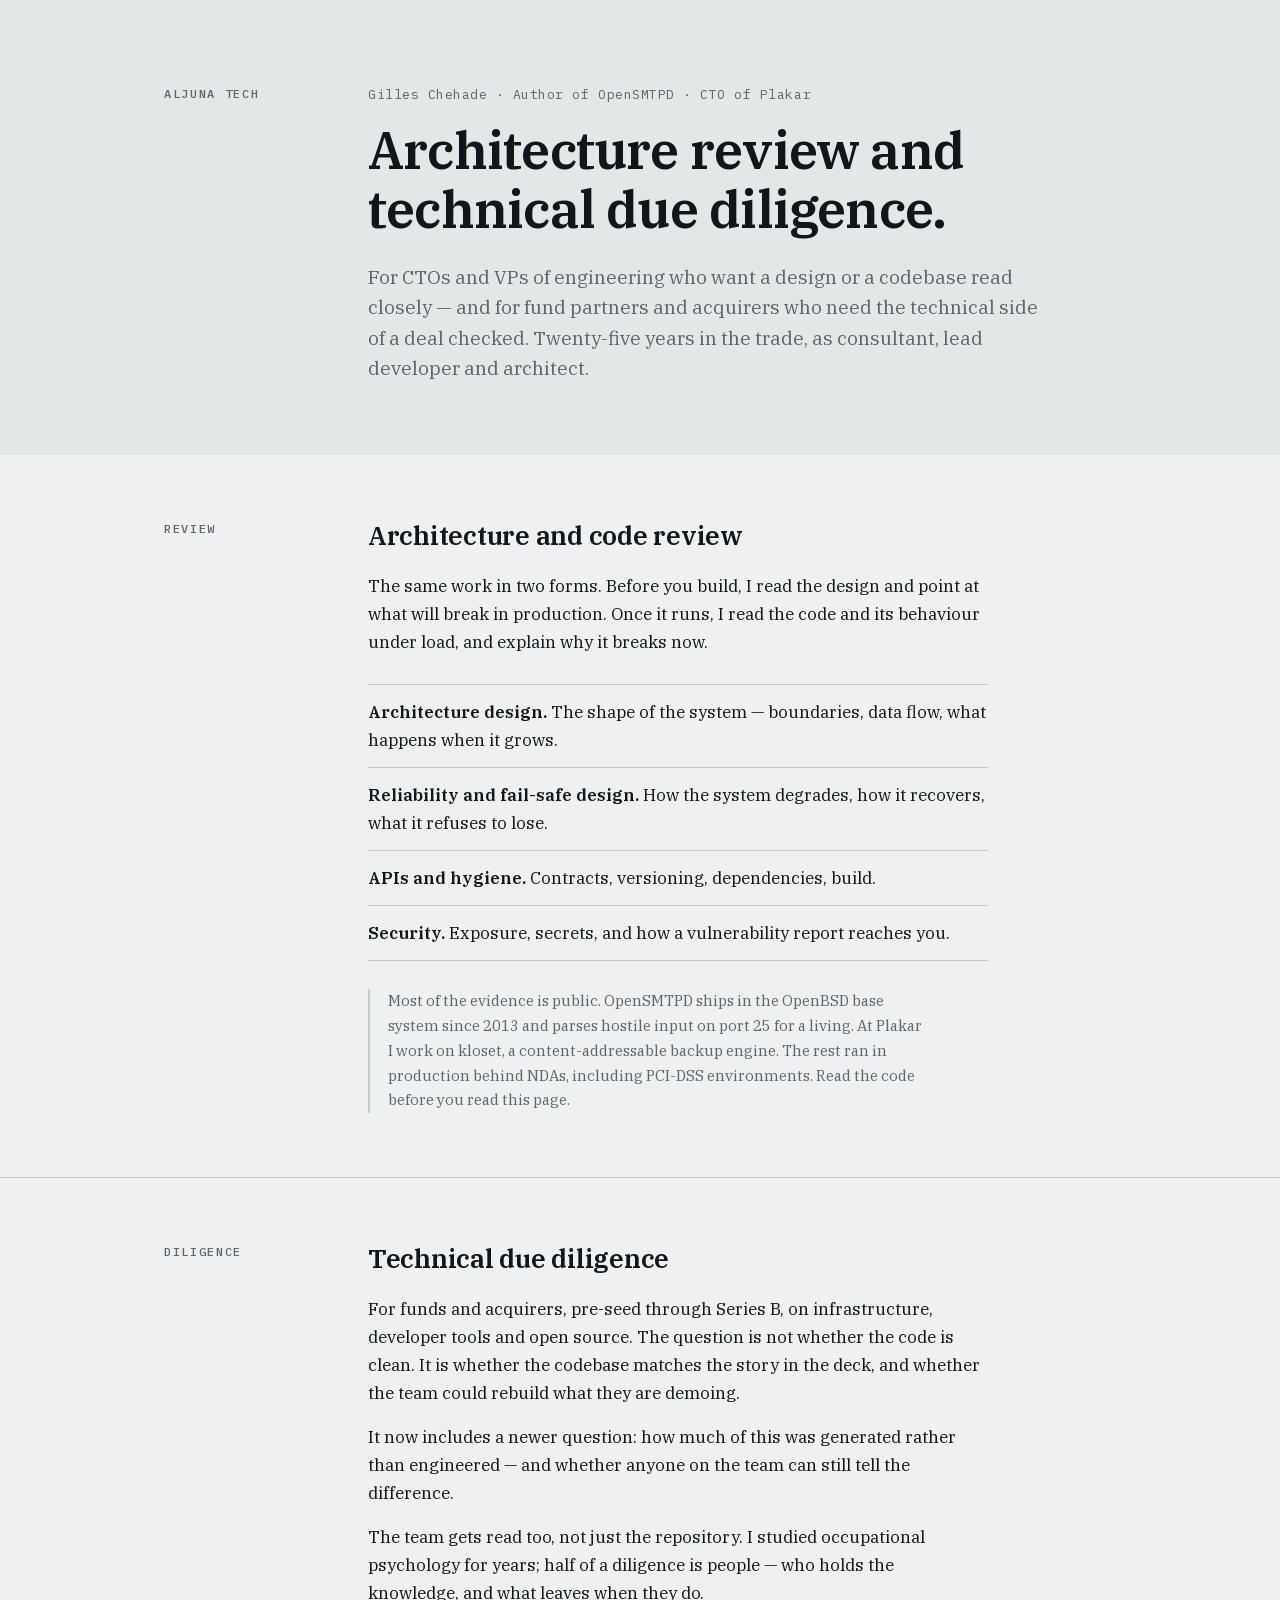
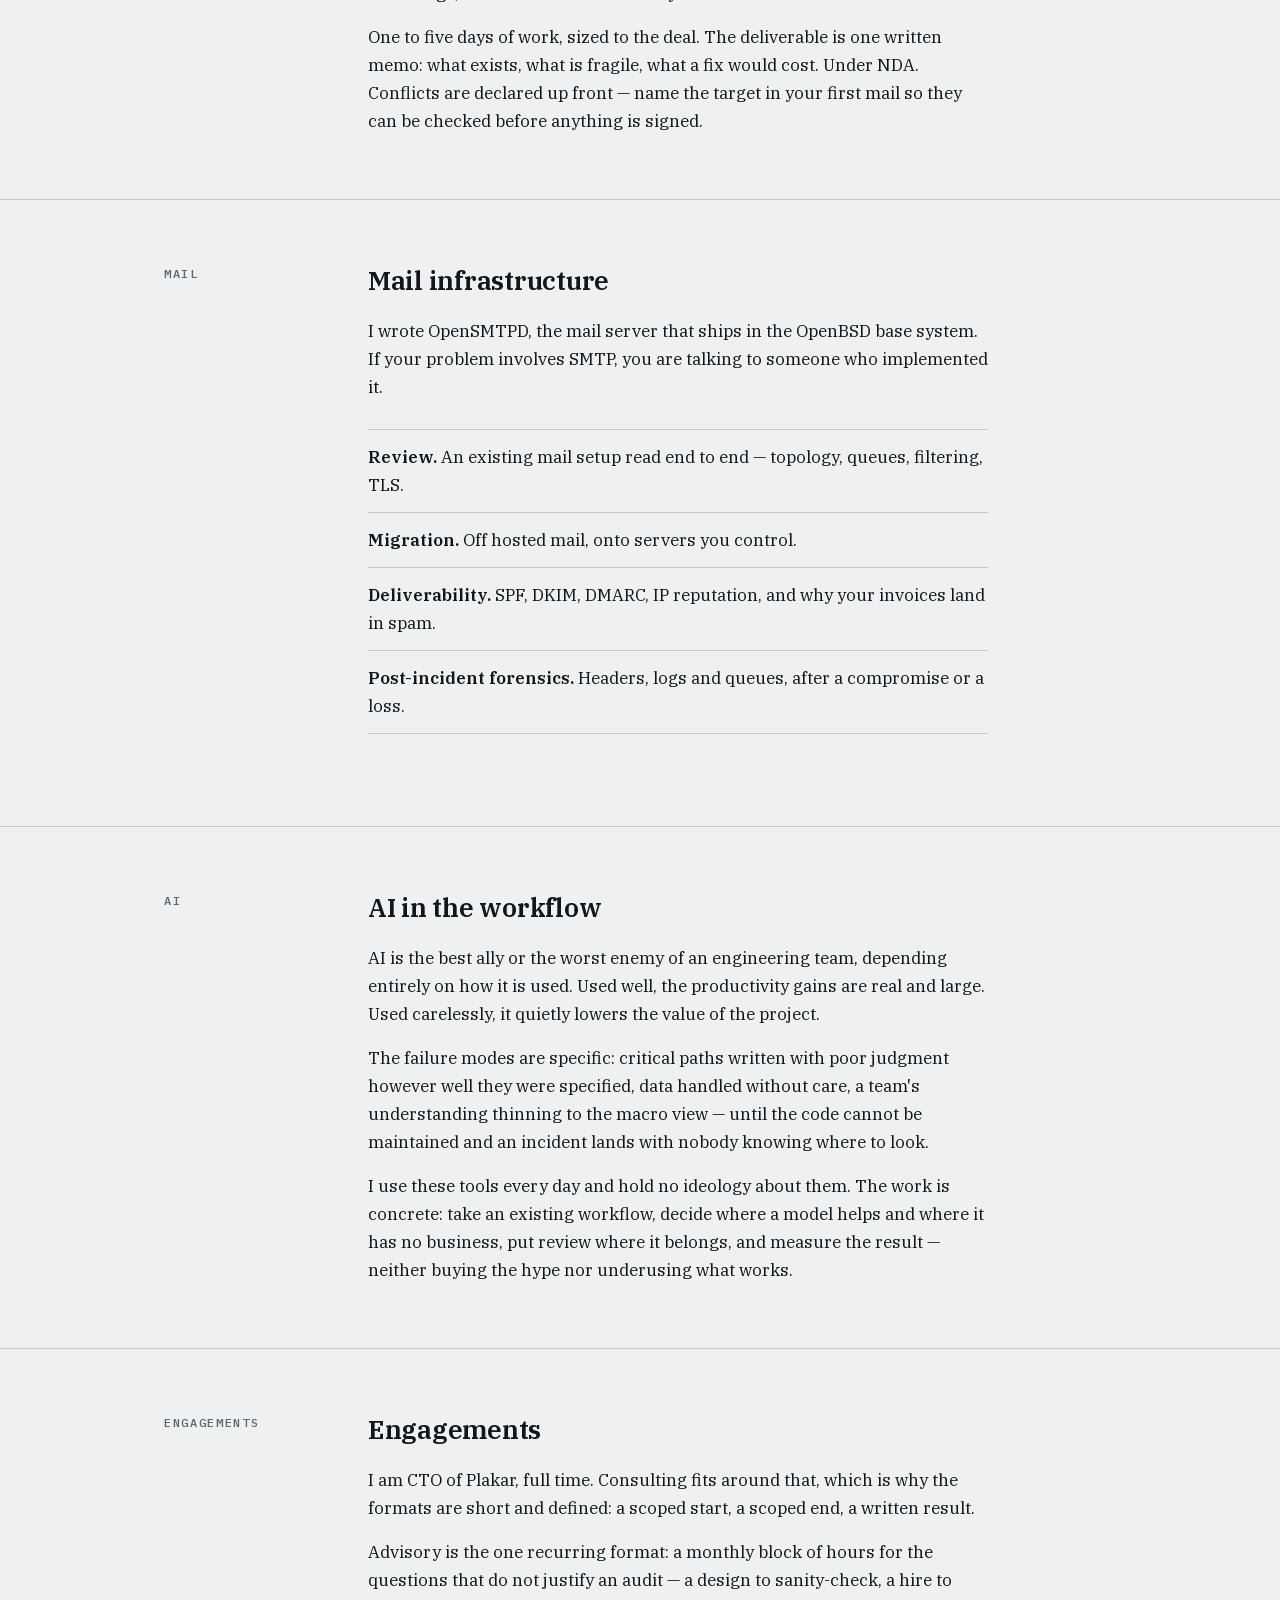
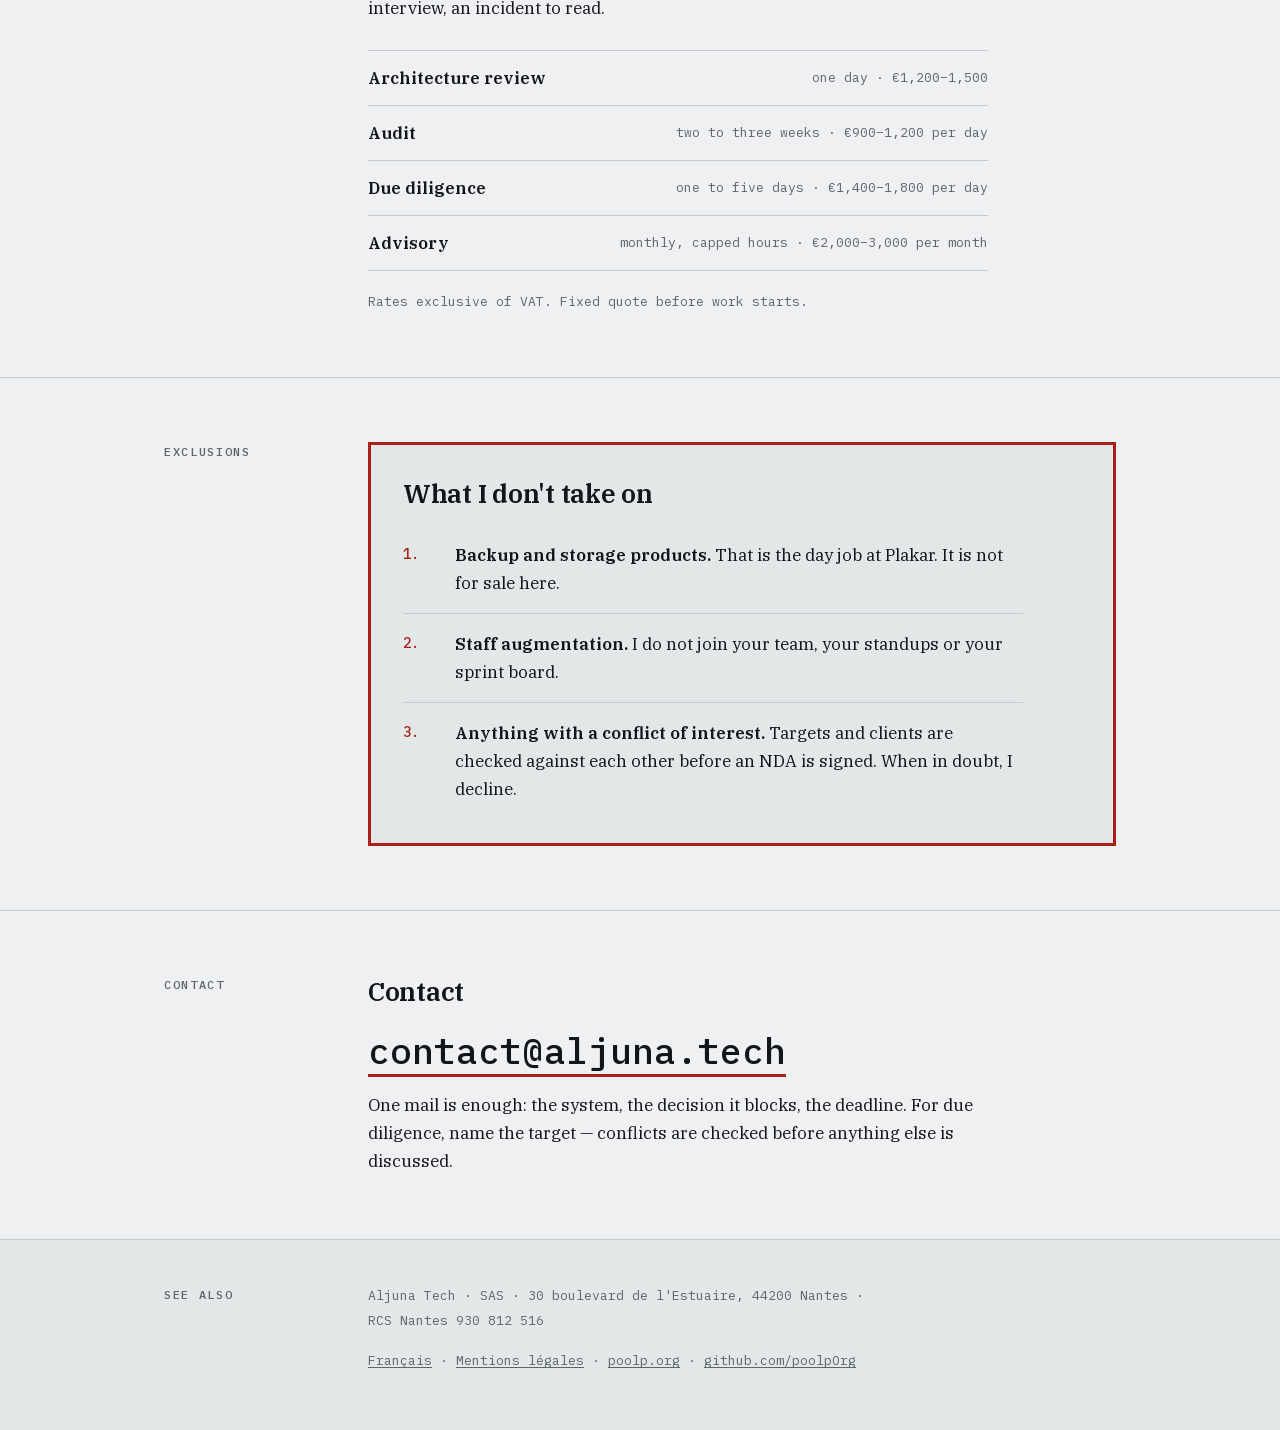
==== commit 06ad990f: "drop the accents on the name, sharpen the AI section The pages spell the name Chehade; legal.html st" ====
--- a/index.html
+++ b/index.html
@@ -77,8 +77,9 @@
         <p class="label" aria-hidden="true">AI</p>
         <div class="body">
           <h2 id="ai-title">AI in the workflow</h2>
-          <p>Engineering workflows are being rebuilt around AI — some of it warranted, some of it theatre. I use these tools every day and know their upsides as well as their failure modes.</p>
-          <p>Changing how a team works is a productivity question before a tooling question. The work is concrete: take an existing workflow, decide where a model helps and where it has no business, put review where it belongs, and measure the result — neither buying the hype nor underusing what works.</p>
+          <p>AI is the best ally or the worst enemy of an engineering team, depending entirely on how it is used. Used well, the productivity gains are real and large. Used carelessly, it quietly lowers the value of the project.</p>
+          <p>The failure modes are specific: critical paths written with poor judgment however well they were specified, data handled without care, a team's understanding thinning to the macro view — until the code cannot be maintained and an incident lands with nobody knowing where to look.</p>
+          <p>I use these tools every day and hold no ideology about them. The work is concrete: take an existing workflow, decide where a model helps and where it has no business, put review where it belongs, and measure the result — neither buying the hype nor underusing what works.</p>
         </div>
       </div>
     </section>
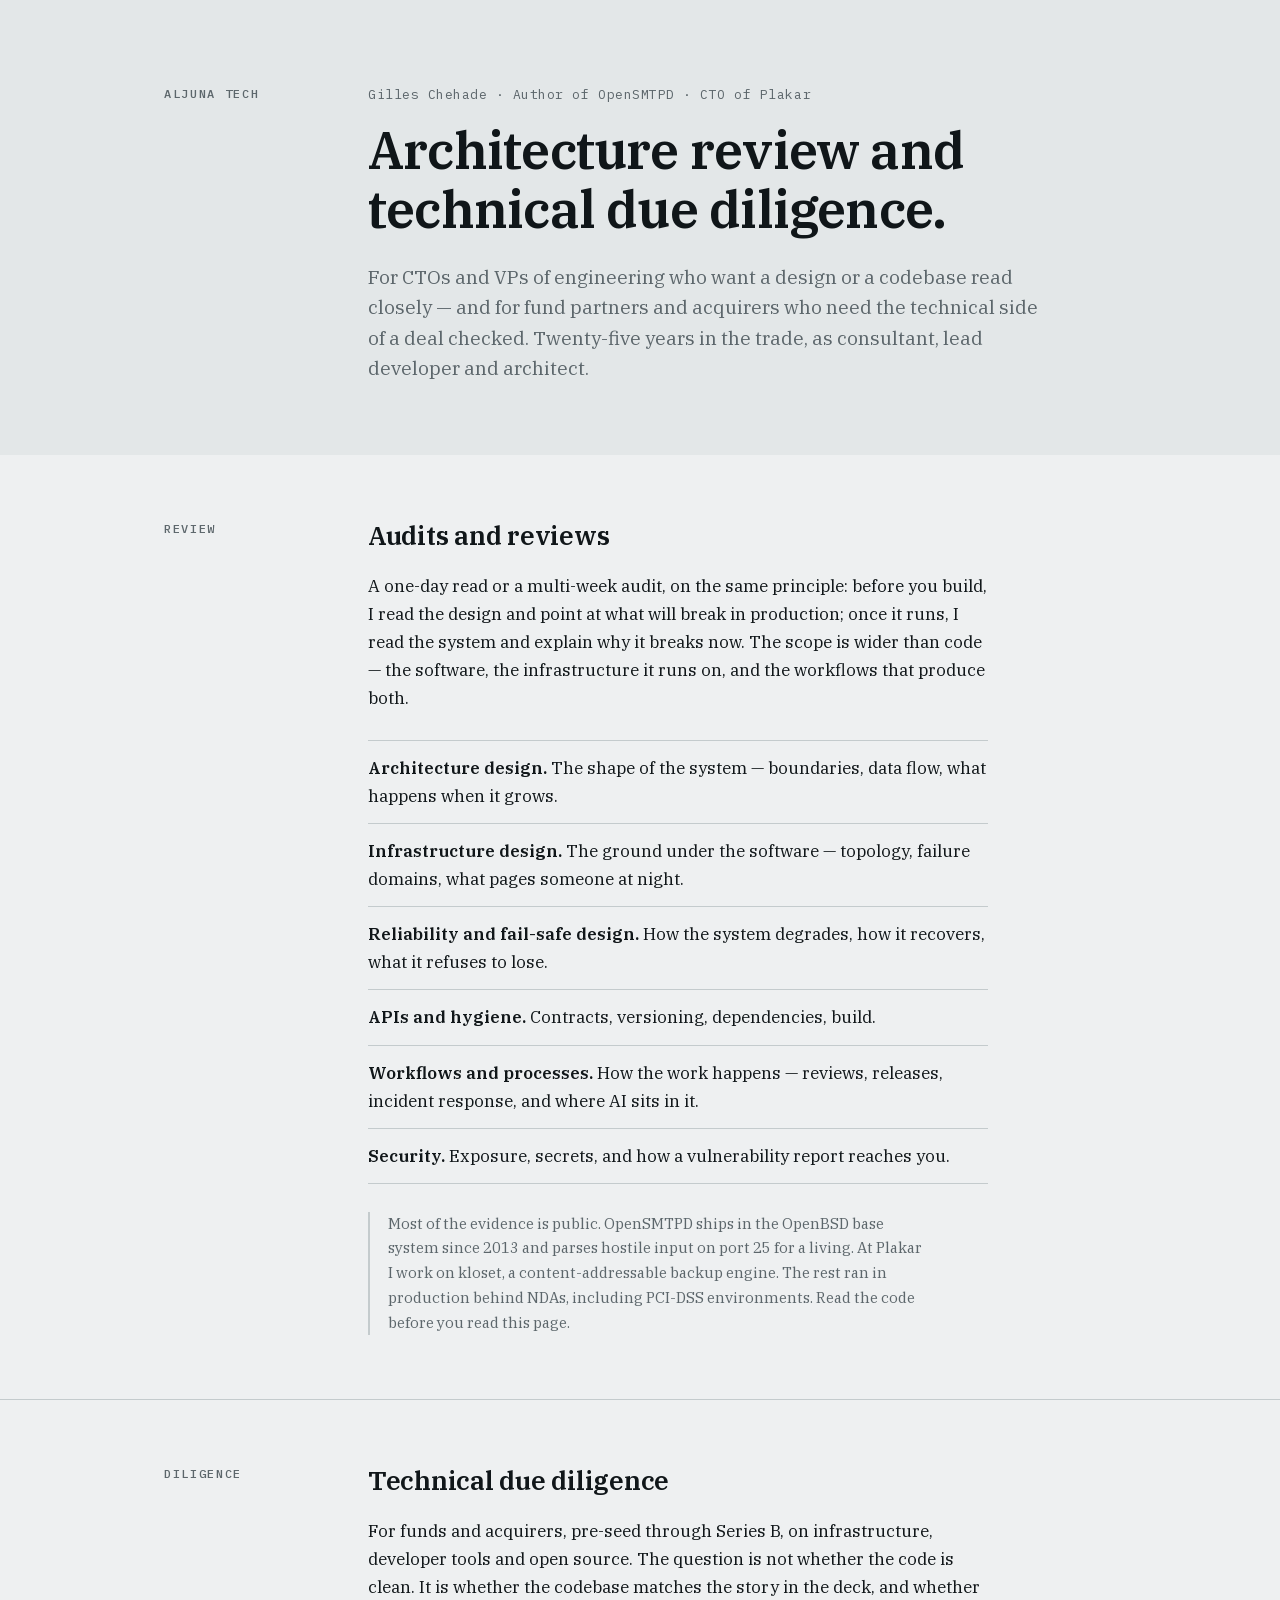
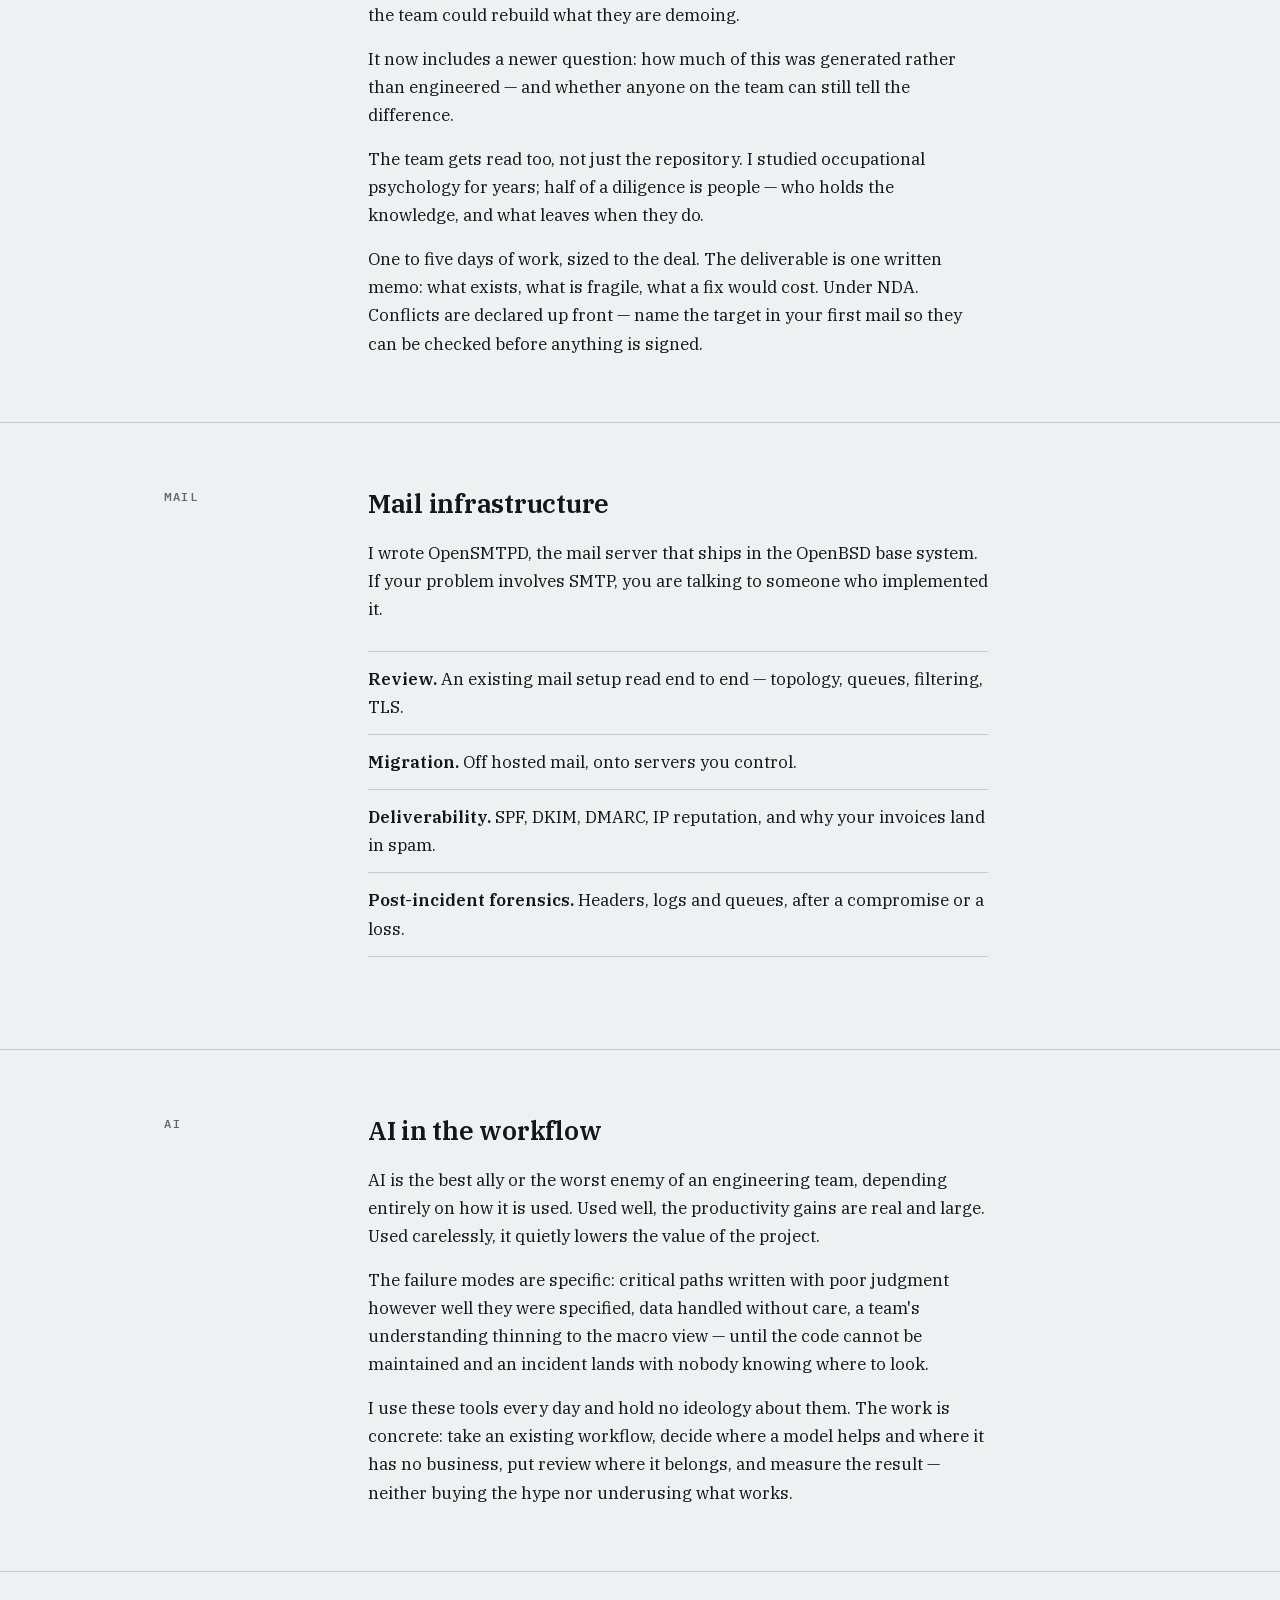
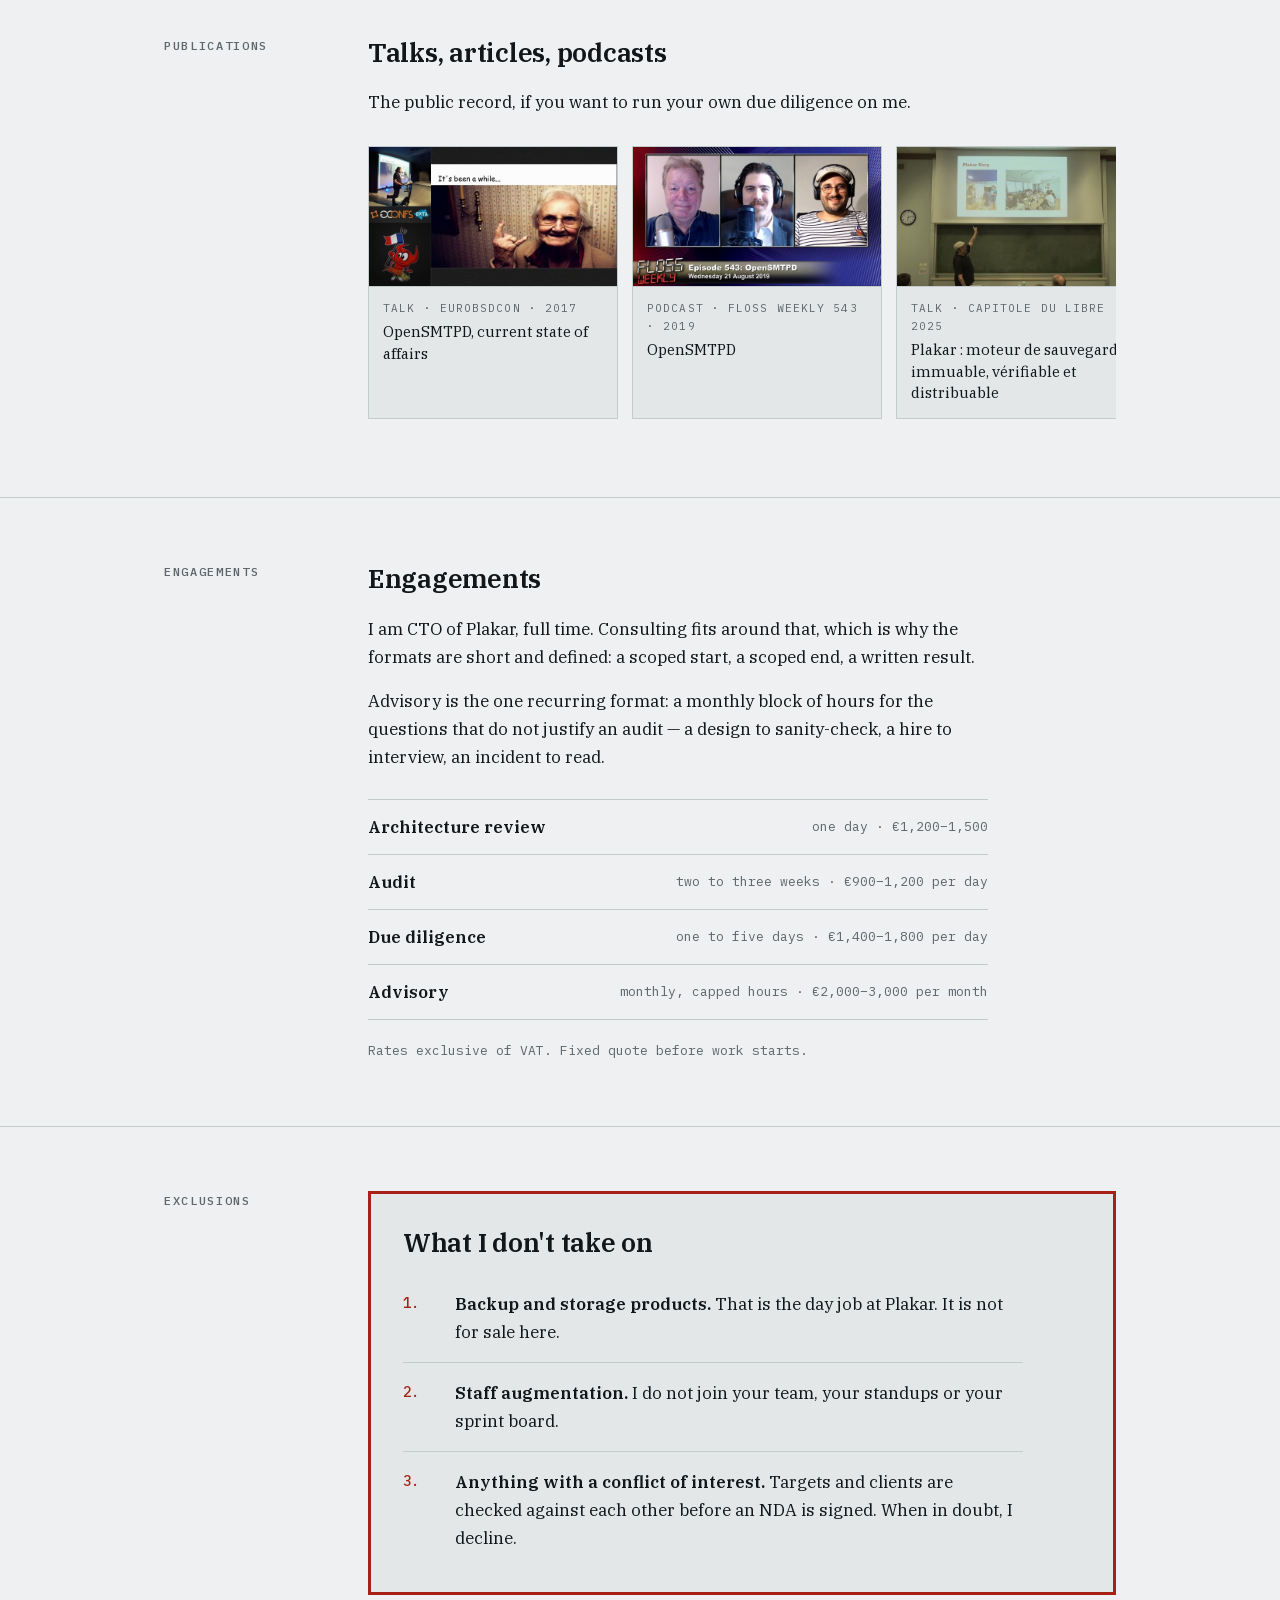
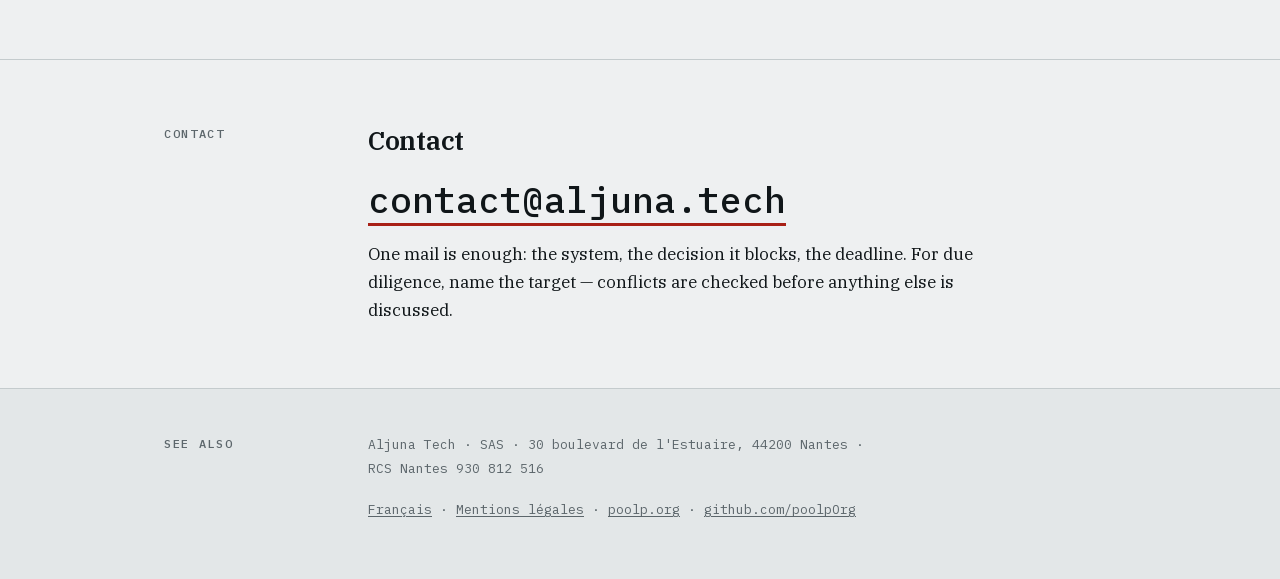
==== commit 061e67a5: "widen the audit pitch, add the public record The review section undersold the work: it read as code-" ====
--- a/index.html
+++ b/index.html
@@ -30,12 +30,14 @@
       <div class="wrap grid">
         <p class="label" aria-hidden="true">Review</p>
         <div class="body">
-          <h2 id="review-title">Architecture and code review</h2>
-          <p>The same work in two forms. Before you build, I read the design and point at what will break in production. Once it runs, I read the code and its behaviour under load, and explain why it breaks now.</p>
+          <h2 id="review-title">Audits and reviews</h2>
+          <p>A one-day read or a multi-week audit, on the same principle: before you build, I read the design and point at what will break in production; once it runs, I read the system and explain why it breaks now. The scope is wider than code — the software, the infrastructure it runs on, and the workflows that produce both.</p>
           <ul class="scope">
             <li><strong>Architecture design.</strong> The shape of the system — boundaries, data flow, what happens when it grows.</li>
+            <li><strong>Infrastructure design.</strong> The ground under the software — topology, failure domains, what pages someone at night.</li>
             <li><strong>Reliability and fail-safe design.</strong> How the system degrades, how it recovers, what it refuses to lose.</li>
             <li><strong>APIs and hygiene.</strong> Contracts, versioning, dependencies, build.</li>
+            <li><strong>Workflows and processes.</strong> How the work happens — reviews, releases, incident response, and where AI sits in it.</li>
             <li><strong>Security.</strong> Exposure, secrets, and how a vulnerability report reaches you.</li>
           </ul>
           <p class="note">Most of the evidence is public. OpenSMTPD ships in the OpenBSD base system since 2013 and parses hostile input on port 25 for a living. At Plakar I work on kloset, a content-addressable backup engine. The rest ran in production behind NDAs, including PCI-DSS environments. Read the code before you read this page.</p>
@@ -80,6 +82,95 @@
           <p>AI is the best ally or the worst enemy of an engineering team, depending entirely on how it is used. Used well, the productivity gains are real and large. Used carelessly, it quietly lowers the value of the project.</p>
           <p>The failure modes are specific: critical paths written with poor judgment however well they were specified, data handled without care, a team's understanding thinning to the macro view — until the code cannot be maintained and an incident lands with nobody knowing where to look.</p>
           <p>I use these tools every day and hold no ideology about them. The work is concrete: take an existing workflow, decide where a model helps and where it has no business, put review where it belongs, and measure the result — neither buying the hype nor underusing what works.</p>
+        </div>
+      </div>
+    </section>
+
+    <section class="section" aria-labelledby="pubs-title">
+      <div class="wrap grid">
+        <p class="label" aria-hidden="true">Publications</p>
+        <div class="body">
+          <h2 id="pubs-title">Talks, articles, podcasts</h2>
+          <p>The public record, if you want to run your own due diligence on me.</p>
+          <ul class="carousel">
+            <li class="pub">
+              <a class="pub-link" href="https://www.youtube.com/watch?v=p0S1bbO-h0k">
+                <img class="pub-thumb" src="img/pubs/p0S1bbO-h0k.jpg" alt="" width="640" height="360" loading="lazy">
+                <span class="pub-kicker">Talk · EuroBSDCon · 2017</span>
+                <span class="pub-title">OpenSMTPD, current state of affairs</span>
+              </a>
+            </li>
+            <li class="pub">
+              <a class="pub-link" href="https://www.youtube.com/watch?v=tPjj-RpV3-w">
+                <img class="pub-thumb" src="img/pubs/tPjj-RpV3-w.jpg" alt="" width="640" height="360" loading="lazy">
+                <span class="pub-kicker">Podcast · FLOSS Weekly 543 · 2019</span>
+                <span class="pub-title">OpenSMTPD</span>
+              </a>
+            </li>
+            <li class="pub">
+              <a class="pub-link" href="https://www.youtube.com/watch?v=k8_BzwWN-3Y">
+                <img class="pub-thumb" src="img/pubs/k8_BzwWN-3Y.jpg" alt="" width="640" height="360" loading="lazy">
+                <span class="pub-kicker">Talk · Capitole du Libre · 2025</span>
+                <span class="pub-title" lang="fr">Plakar : moteur de sauvegarde immuable, vérifiable et distribuable</span>
+              </a>
+            </li>
+            <li class="pub">
+              <a class="pub-link" href="https://www.youtube.com/watch?v=hIRrcLmSsPY">
+                <img class="pub-thumb" src="img/pubs/hIRrcLmSsPY.jpg" alt="" width="640" height="360" loading="lazy">
+                <span class="pub-kicker">Talk · Golang Nantes · 2026</span>
+                <span class="pub-title">Content-defined chunking — lightning talk</span>
+              </a>
+            </li>
+            <li class="pub">
+              <a class="pub-link" href="https://www.youtube.com/watch?v=iIDqvY7-x80">
+                <img class="pub-thumb" src="img/pubs/iIDqvY7-x80.jpg" alt="" width="640" height="360" loading="lazy">
+                <span class="pub-kicker">Talk · Cloud Native Days France · 2026</span>
+                <span class="pub-title" lang="fr">La résilience Cloud Native avec la solution open source Plakar</span>
+              </a>
+            </li>
+            <li class="pub">
+              <a class="pub-link" href="https://www.youtube.com/watch?v=Unp40gp3WRs">
+                <img class="pub-thumb" src="img/pubs/Unp40gp3WRs.jpg" alt="" width="640" height="360" loading="lazy">
+                <span class="pub-kicker">Podcast · À la french · 2026</span>
+                <span class="pub-title" lang="fr">Ils ont effacé la prod ! Histoires vécues de backup, rançons et clouds défaillants</span>
+              </a>
+            </li>
+            <li class="pub">
+              <a class="pub-link" href="https://www.youtube.com/watch?v=odFMnHACHBI">
+                <img class="pub-thumb" src="img/pubs/odFMnHACHBI.jpg" alt="" width="640" height="360" loading="lazy">
+                <span class="pub-kicker">Podcast · Certo Modo</span>
+                <span class="pub-title">Reliability Rebels — episode 15</span>
+              </a>
+            </li>
+            <li class="pub">
+              <a class="pub-link" href="https://poolp.org/posts/2026-08-13/preventive-software-maintenance/">
+                <img class="pub-thumb" src="img/pubs/poolp-preventive.jpg" alt="" width="640" height="360" loading="lazy">
+                <span class="pub-kicker">Article · poolp.org · 2026</span>
+                <span class="pub-title">Preventive software maintenance</span>
+              </a>
+            </li>
+            <li class="pub">
+              <a class="pub-link" href="https://connect.ed-diamond.com/misc/misc-135/openbsd-reduire-la-surface-d-attaque-avec-pledge2">
+                <img class="pub-thumb" src="img/pubs/misc-135.jpg" alt="" width="640" height="360" loading="lazy">
+                <span class="pub-kicker">Print · MISC magazine</span>
+                <span class="pub-title" lang="fr">Réduire la surface d'attaque avec pledge(2)</span>
+              </a>
+            </li>
+            <li class="pub">
+              <a class="pub-link" href="https://connect.ed-diamond.com/misc/misc-137/securiser-les-cles-privees-avec-la-separation-de-privileges-cryptographiques">
+                <img class="pub-thumb" src="img/pubs/misc-137.jpg" alt="" width="640" height="360" loading="lazy">
+                <span class="pub-kicker">Print · MISC magazine</span>
+                <span class="pub-title" lang="fr">Sécuriser les clés privées avec la séparation de privilèges cryptographiques</span>
+              </a>
+            </li>
+            <li class="pub">
+              <a class="pub-link" href="https://connect.ed-diamond.com/misc/misc-145/openbsd-devoiler-son-systeme-de-fichiers-avec-unveil2">
+                <img class="pub-thumb" src="img/pubs/misc-145.jpg" alt="" width="640" height="360" loading="lazy">
+                <span class="pub-kicker">Print · MISC magazine</span>
+                <span class="pub-title" lang="fr">Dévoiler son système de fichiers avec unveil(2)</span>
+              </a>
+            </li>
+          </ul>
         </div>
       </div>
     </section>
--- a/style.css
+++ b/style.css
@@ -320,6 +320,71 @@
 }
 
 /* ------------------------------------------------------------------ */
+/* Publications carousel — CSS scroll-snap, no JS                     */
+/* ------------------------------------------------------------------ */
+
+.carousel {
+  list-style: none;
+  display: flex;
+  gap: 14px;
+  margin: 28px 0 0;
+  padding: 2px 2px 14px;
+  overflow-x: auto;
+  scroll-snap-type: x proximity;
+  scrollbar-color: var(--hairline) transparent;
+  scrollbar-width: thin;
+}
+
+.pub {
+  flex: 0 0 250px;
+  scroll-snap-align: start;
+}
+
+.pub-link {
+  display: block;
+  height: 100%;
+  border: 1px solid var(--hairline);
+  background: var(--panel);
+  text-decoration: none;
+}
+
+a.pub-link:hover {
+  border-color: var(--signal);
+}
+
+.pub-thumb {
+  display: block;
+  width: 100%;
+  height: auto;
+  aspect-ratio: 16 / 9;
+  object-fit: cover;
+  border-bottom: 1px solid var(--hairline);
+}
+
+.pub-kicker {
+  display: block;
+  font-family: var(--mono);
+  font-size: 0.6875rem;
+  text-transform: uppercase;
+  letter-spacing: 0.1em;
+  color: var(--mid);
+  padding: 12px 14px 4px;
+}
+
+.pub-title {
+  display: block;
+  font-size: 0.9375rem;
+  line-height: 1.45;
+  padding: 0 14px 14px;
+}
+
+@media (max-width: 480px) {
+  .pub {
+    flex-basis: 230px;
+  }
+}
+
+/* ------------------------------------------------------------------ */
 /* Engagement formats                                                 */
 /* ------------------------------------------------------------------ */
 
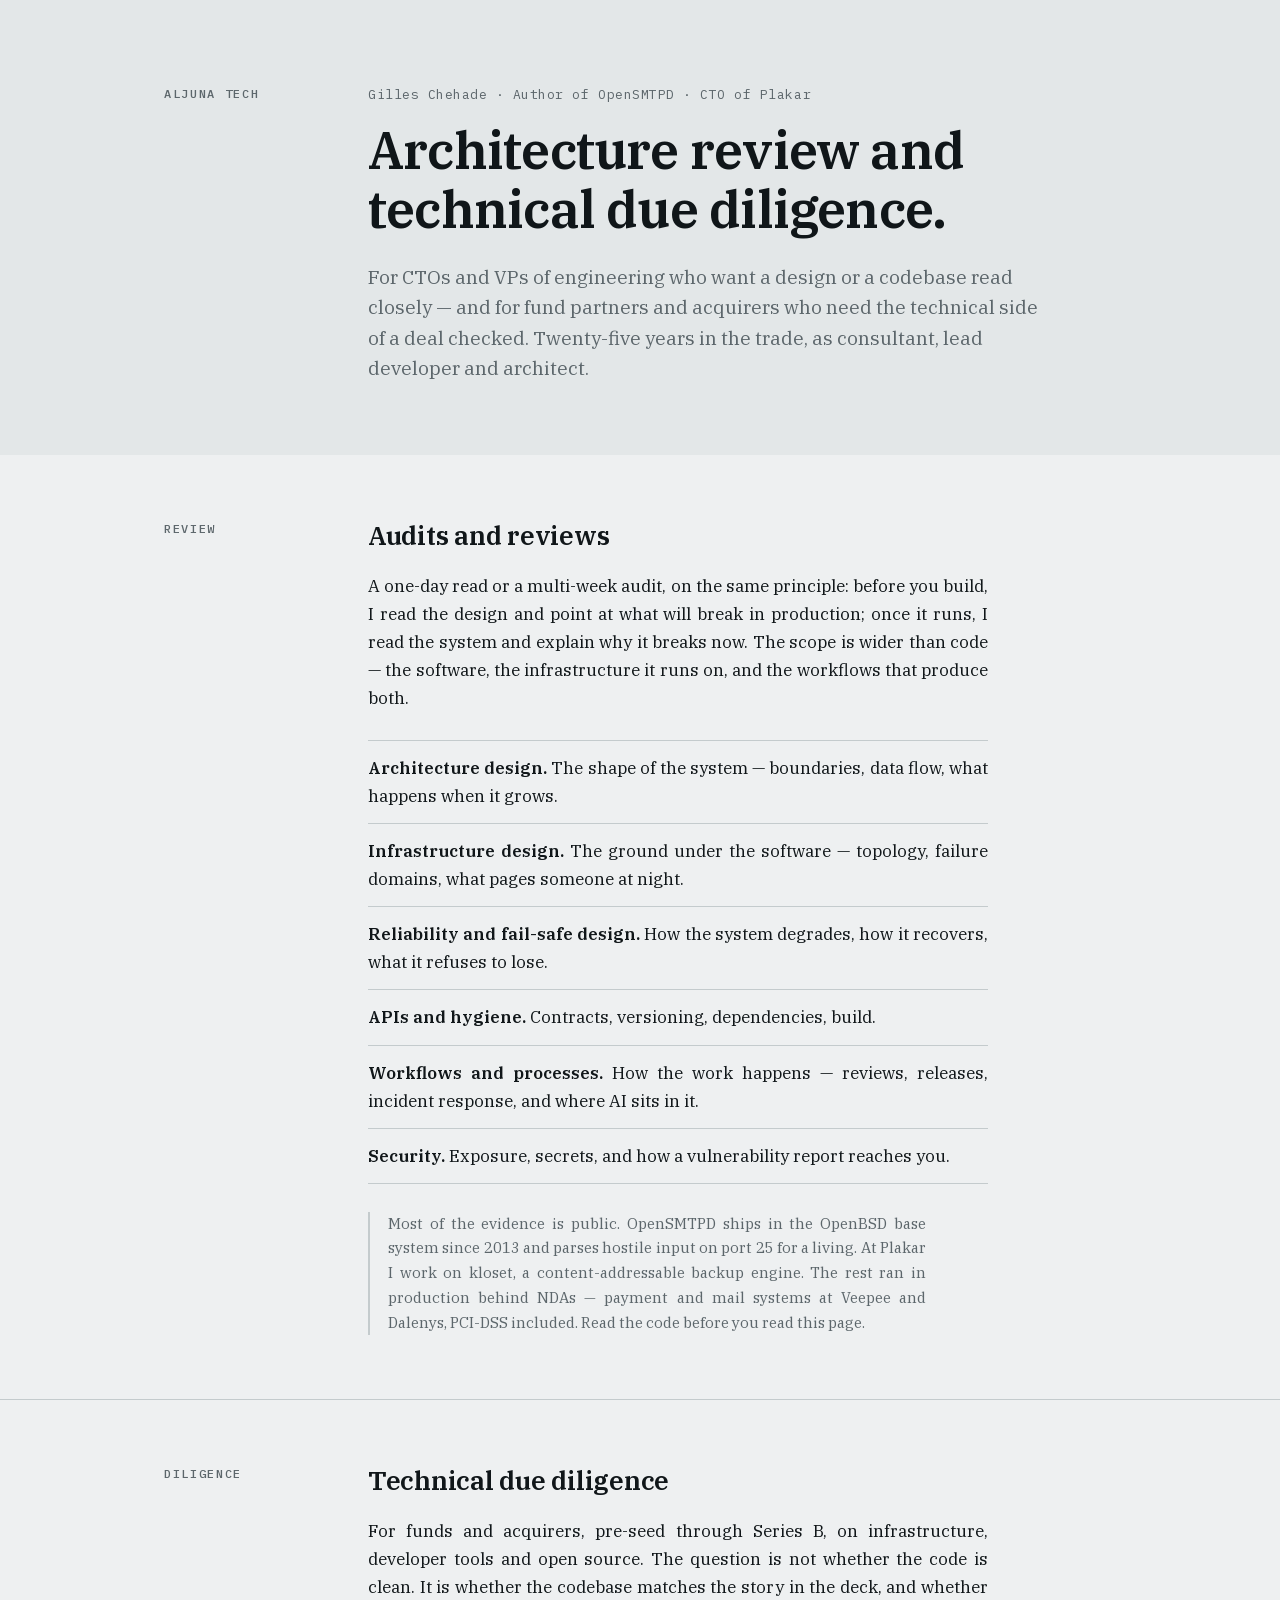
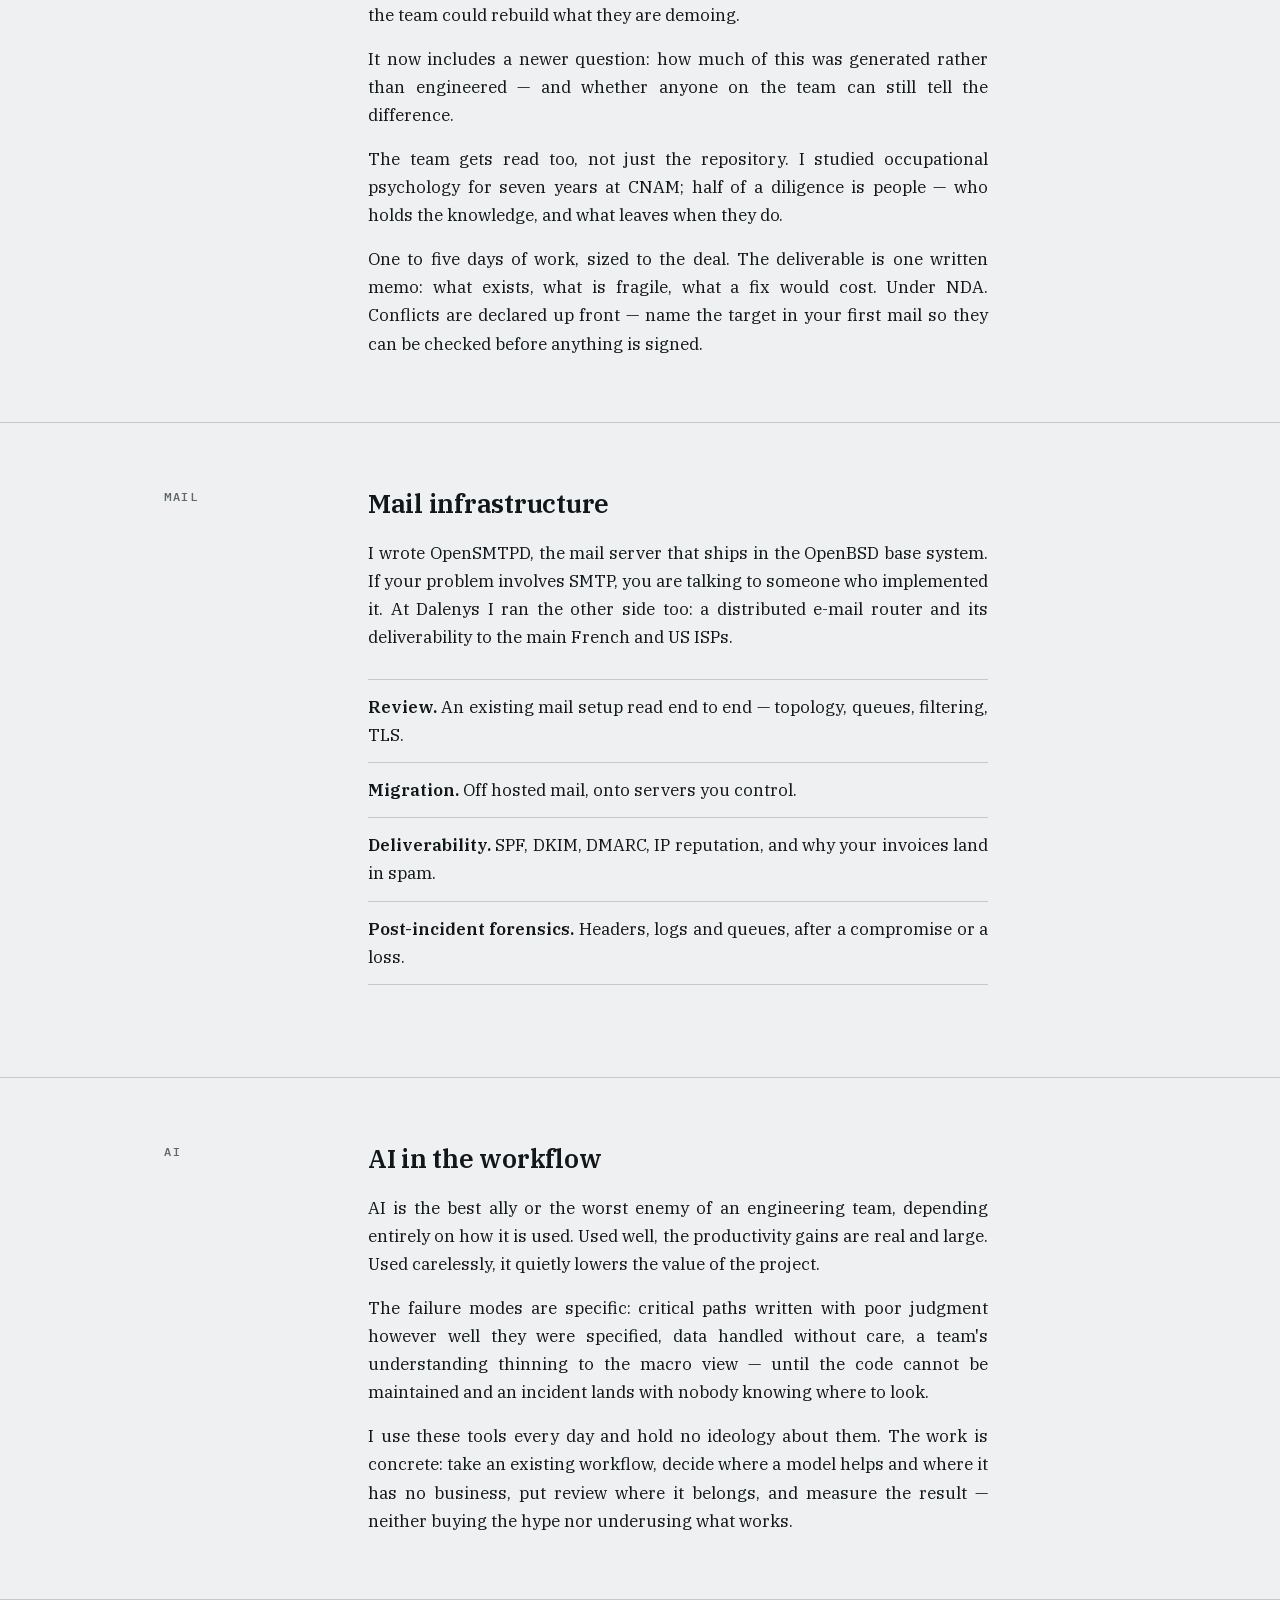
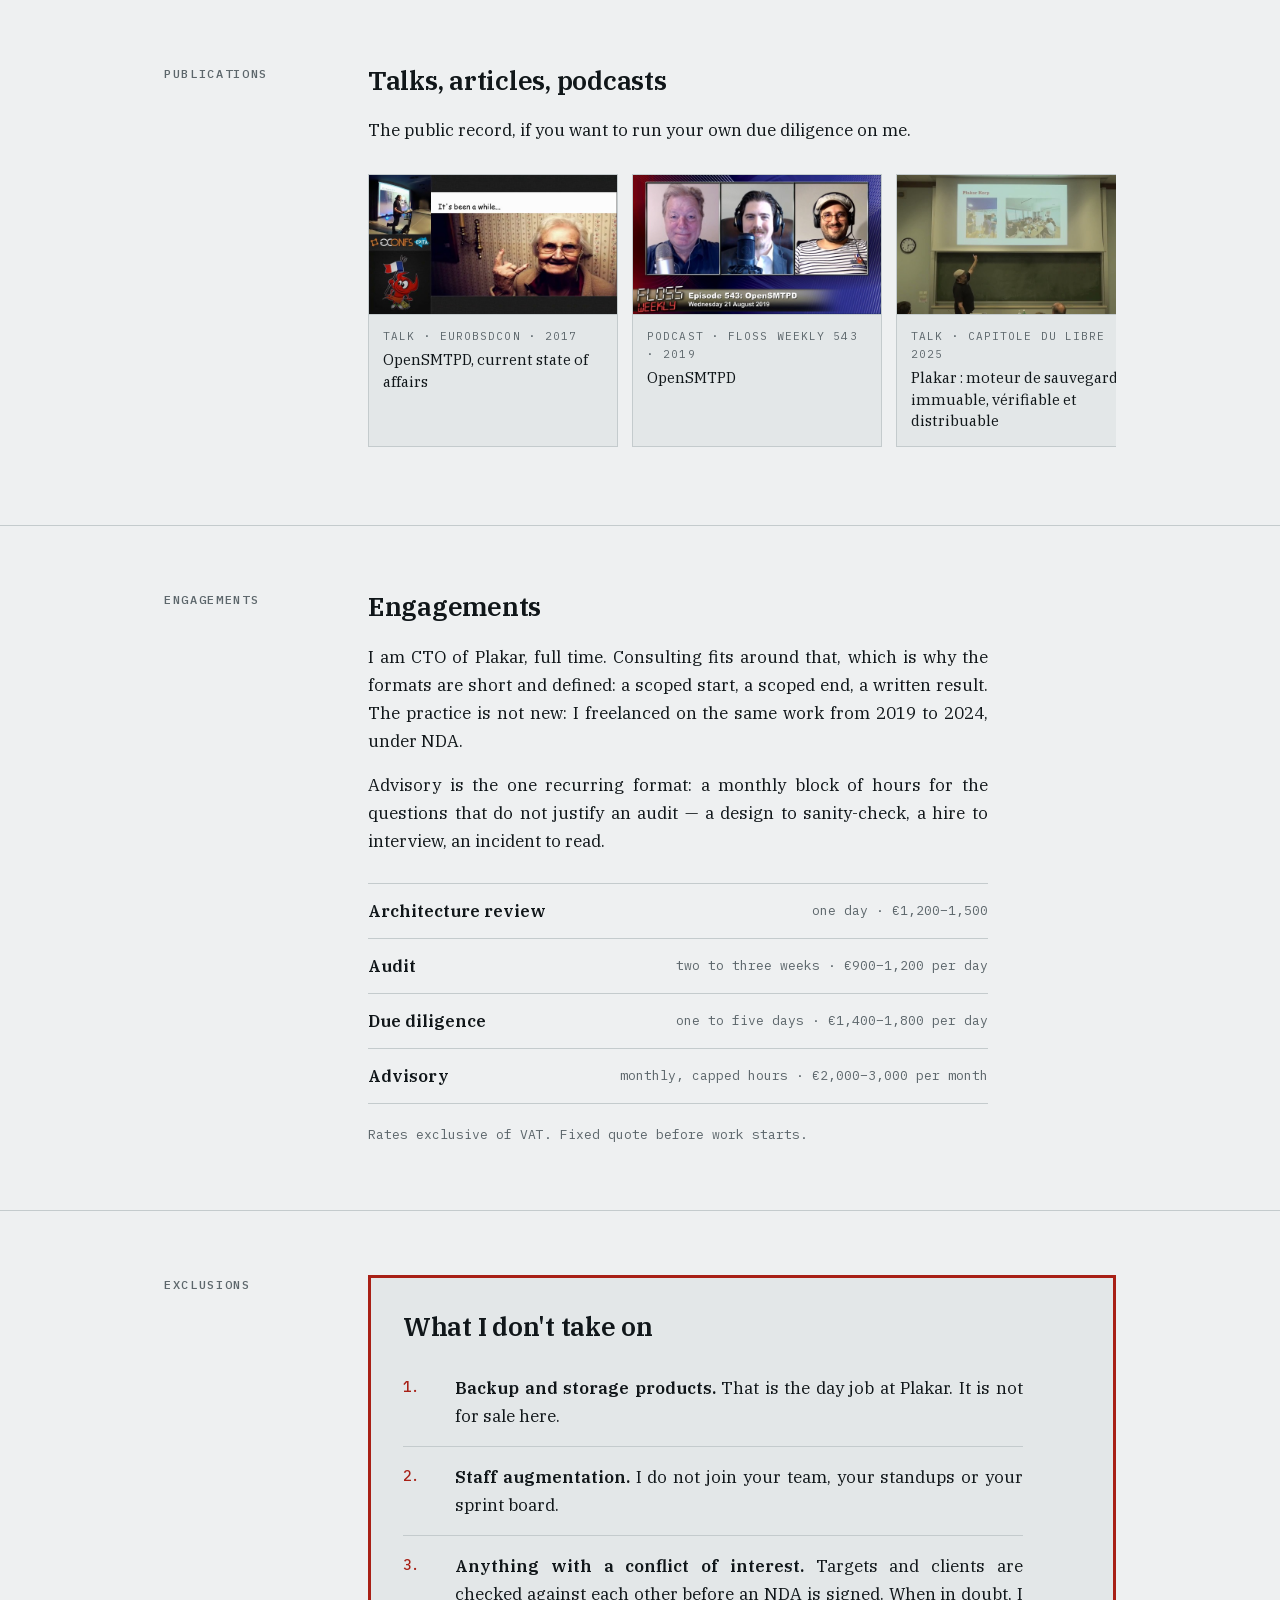
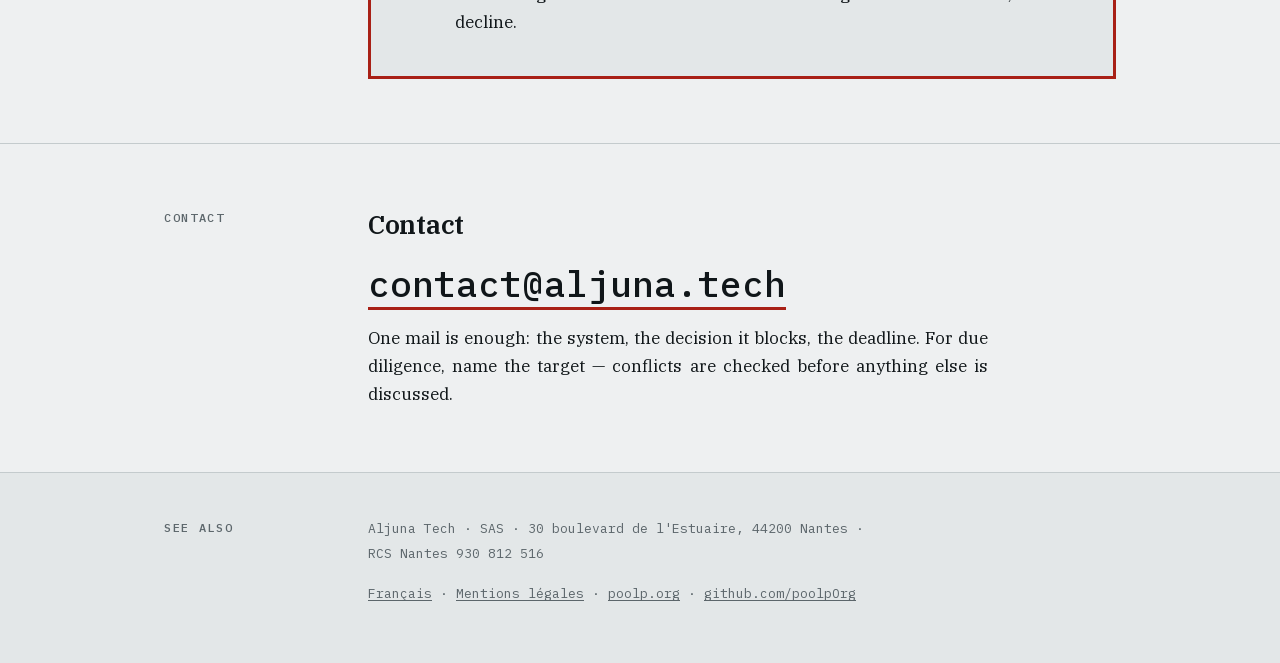
==== commit 967666ba: "back the claims with names, justify the prose The resume had specifics the page was too shy to use: " ====
--- a/index.html
+++ b/index.html
@@ -40,7 +40,7 @@
             <li><strong>Workflows and processes.</strong> How the work happens — reviews, releases, incident response, and where AI sits in it.</li>
             <li><strong>Security.</strong> Exposure, secrets, and how a vulnerability report reaches you.</li>
           </ul>
-          <p class="note">Most of the evidence is public. OpenSMTPD ships in the OpenBSD base system since 2013 and parses hostile input on port 25 for a living. At Plakar I work on kloset, a content-addressable backup engine. The rest ran in production behind NDAs, including PCI-DSS environments. Read the code before you read this page.</p>
+          <p class="note">Most of the evidence is public. OpenSMTPD ships in the OpenBSD base system since 2013 and parses hostile input on port 25 for a living. At Plakar I work on kloset, a content-addressable backup engine. The rest ran in production behind NDAs — payment and mail systems at Veepee and Dalenys, PCI-DSS included. Read the code before you read this page.</p>
         </div>
       </div>
     </section>
@@ -52,7 +52,7 @@
           <h2 id="diligence-title">Technical due diligence</h2>
           <p>For funds and acquirers, pre-seed through Series B, on infrastructure, developer tools and open source. The question is not whether the code is clean. It is whether the codebase matches the story in the deck, and whether the team could rebuild what they are demoing.</p>
           <p>It now includes a newer question: how much of this was generated rather than engineered — and whether anyone on the team can still tell the difference.</p>
-          <p>The team gets read too, not just the repository. I studied occupational psychology for years; half of a diligence is people — who holds the knowledge, and what leaves when they do.</p>
+          <p>The team gets read too, not just the repository. I studied occupational psychology for seven years at CNAM; half of a diligence is people — who holds the knowledge, and what leaves when they do.</p>
           <p>One to five days of work, sized to the deal. The deliverable is one written memo: what exists, what is fragile, what a fix would cost. Under NDA. Conflicts are declared up front — name the target in your first mail so they can be checked before anything is signed.</p>
         </div>
       </div>
@@ -63,7 +63,7 @@
         <p class="label" aria-hidden="true">Mail</p>
         <div class="body">
           <h2 id="mail-title">Mail infrastructure</h2>
-          <p>I wrote OpenSMTPD, the mail server that ships in the OpenBSD base system. If your problem involves SMTP, you are talking to someone who implemented it.</p>
+          <p>I wrote OpenSMTPD, the mail server that ships in the OpenBSD base system. If your problem involves SMTP, you are talking to someone who implemented it. At Dalenys I ran the other side too: a distributed e-mail router and its deliverability to the main French and US ISPs.</p>
           <ul class="scope">
             <li><strong>Review.</strong> An existing mail setup read end to end — topology, queues, filtering, TLS.</li>
             <li><strong>Migration.</strong> Off hosted mail, onto servers you control.</li>
@@ -180,7 +180,7 @@
         <p class="label" aria-hidden="true">Engagements</p>
         <div class="body">
           <h2 id="engagements-title">Engagements</h2>
-          <p>I am CTO of Plakar, full time. Consulting fits around that, which is why the formats are short and defined: a scoped start, a scoped end, a written result.</p>
+          <p>I am CTO of Plakar, full time. Consulting fits around that, which is why the formats are short and defined: a scoped start, a scoped end, a written result. The practice is not new: I freelanced on the same work from 2019 to 2024, under NDA.</p>
           <p>Advisory is the one recurring format: a monthly block of hours for the questions that do not justify an audit — a design to sanity-check, a hire to interview, an incident to read.</p>
           <ul class="formats">
             <li class="format"><span class="format-name">Architecture review</span> <span class="format-time">one day · €1,200–1,500</span></li>
--- a/style.css
+++ b/style.css
@@ -288,6 +288,14 @@
 .body p {
   max-width: 62ch;
   margin: 0 0 16px;
+}
+
+/* Justify the running text only — titles, labels, cards and the
+   format table stay ragged. Single-line elements are unaffected. */
+main .body p,
+.scope li,
+.exclusions li {
+  text-align: justify;
 }
 
 .body p:last-child {
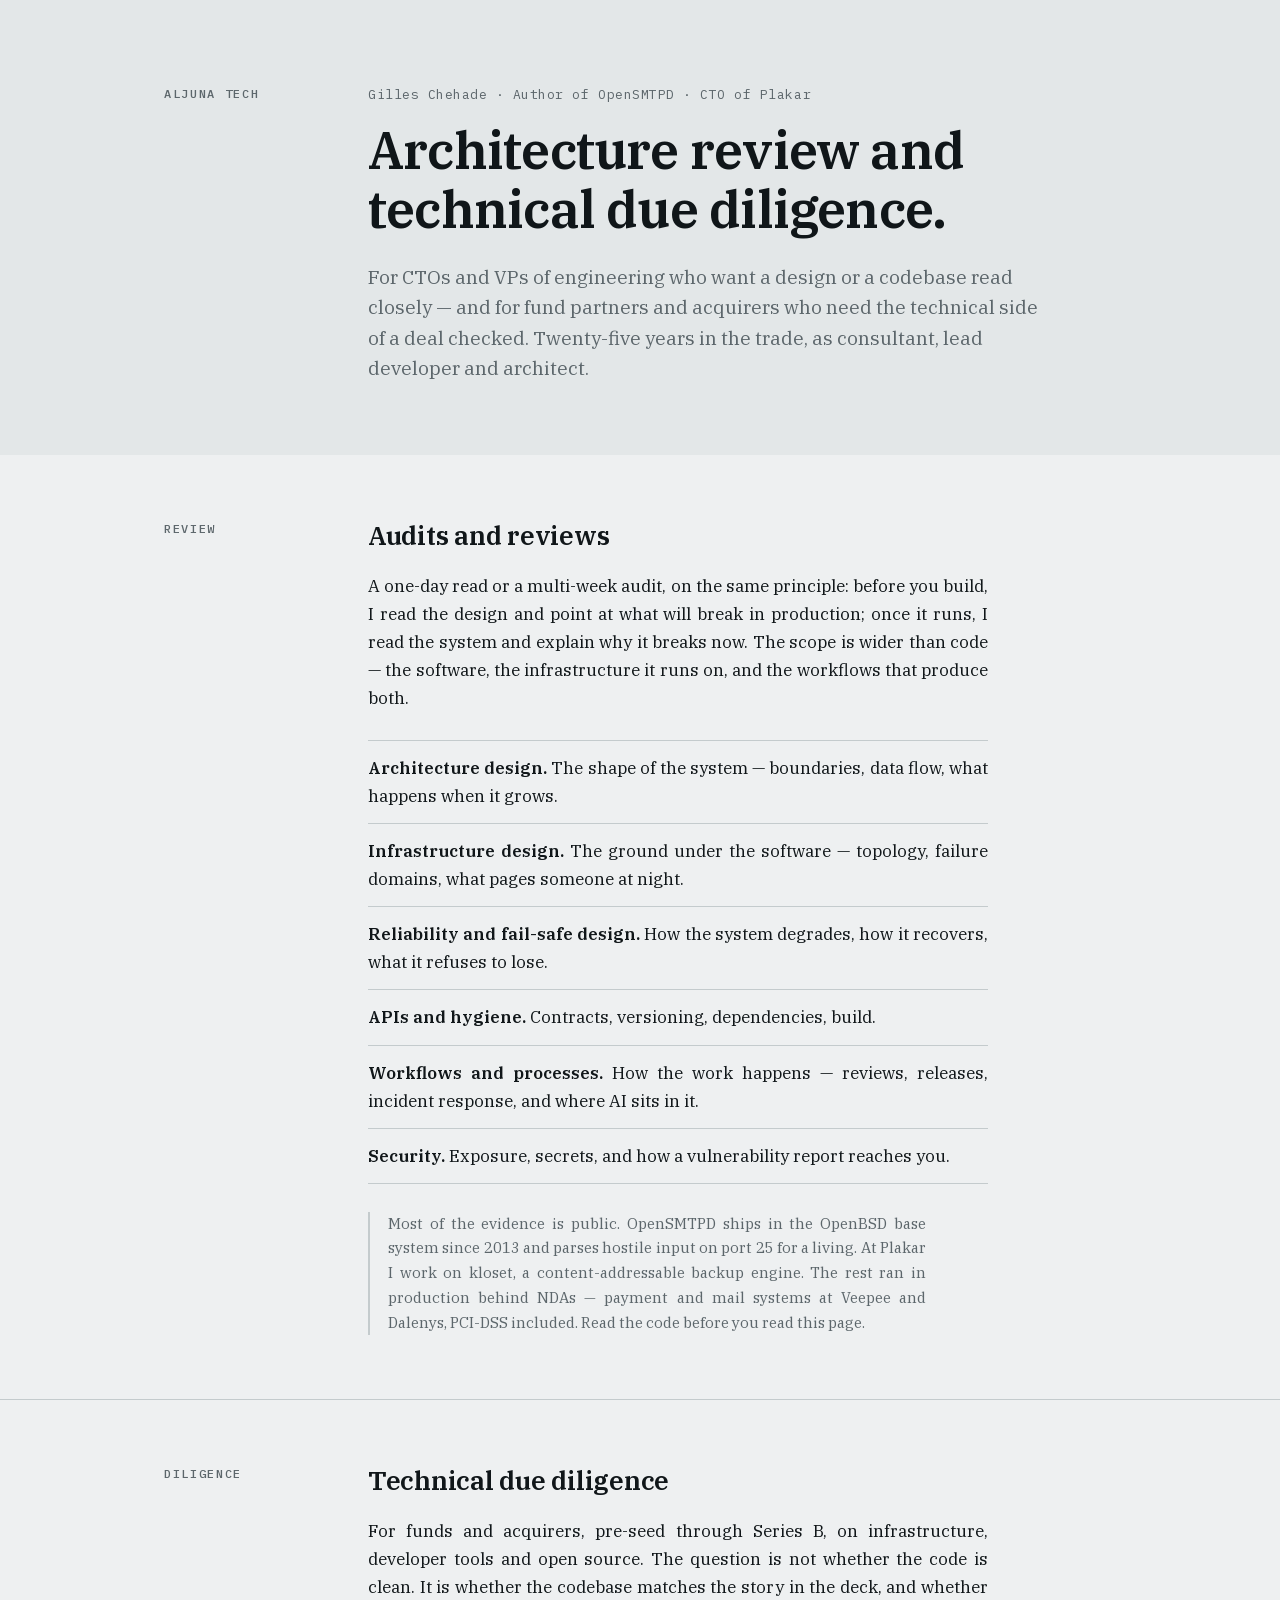
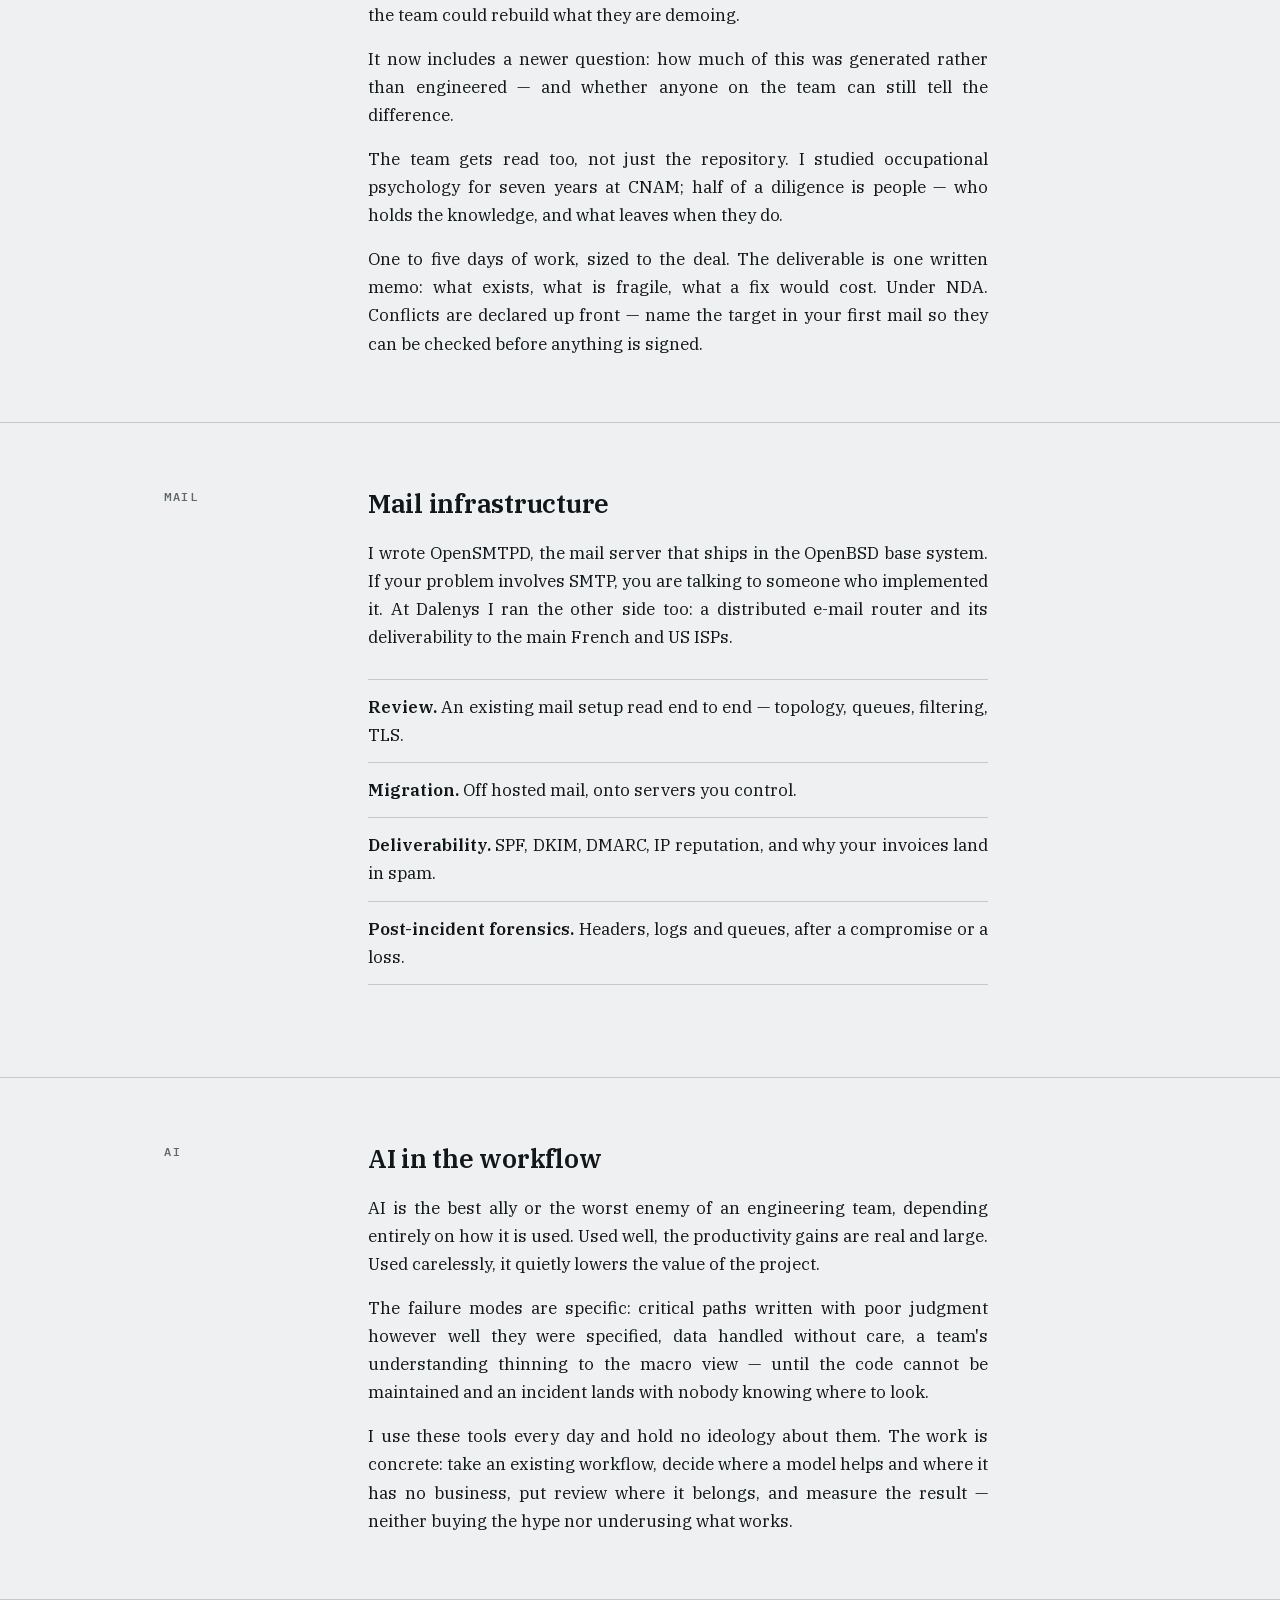
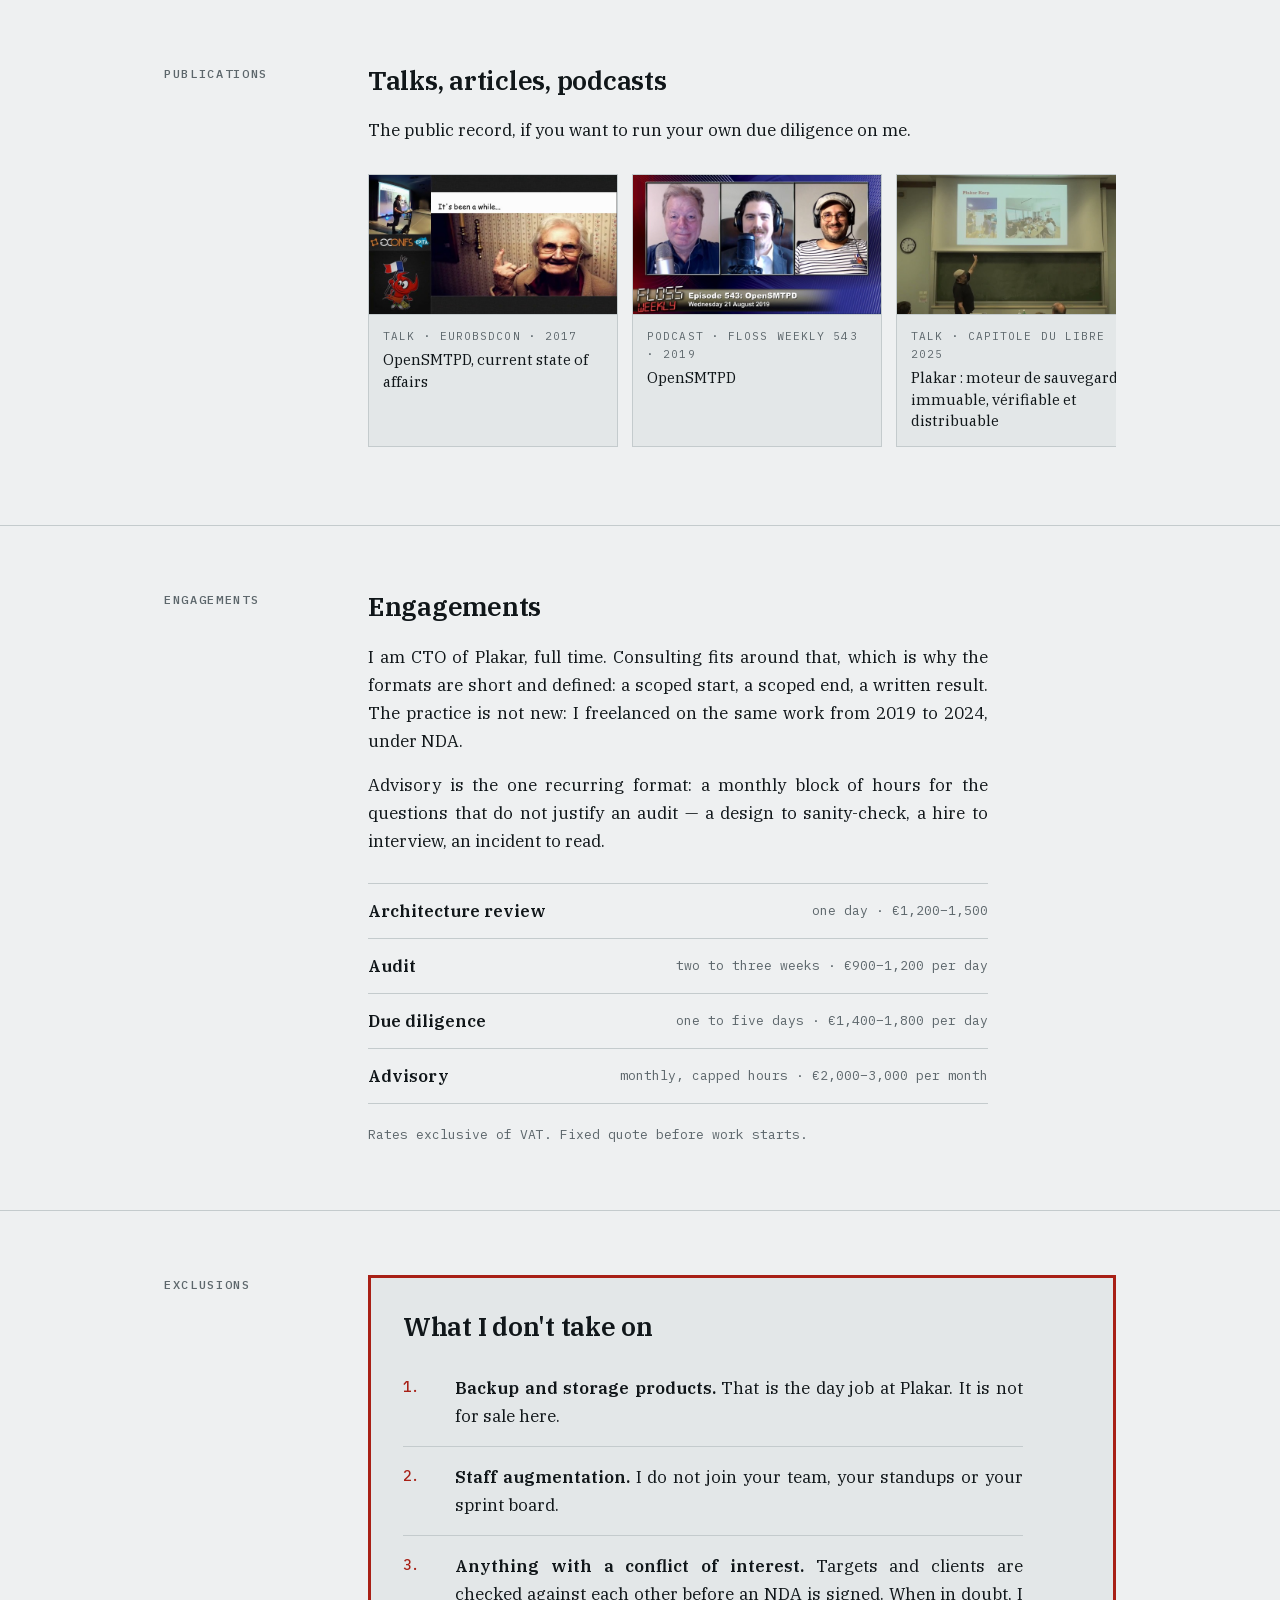
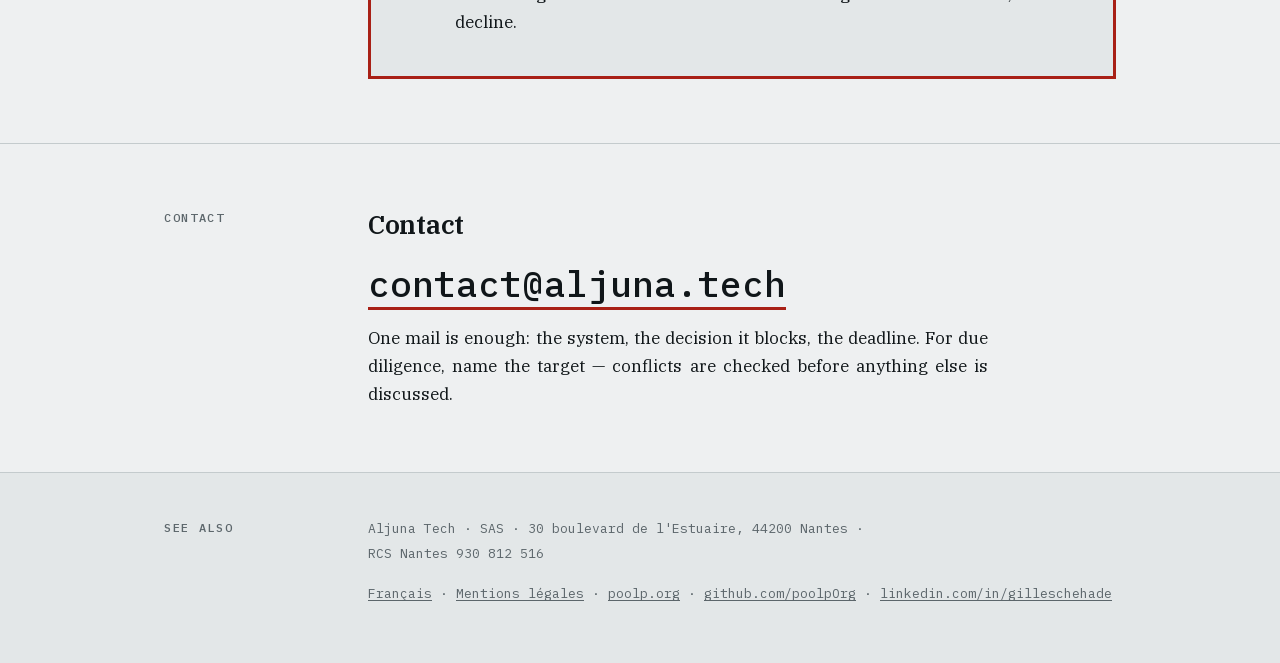
==== commit 33fb38fd: "add the Bret Fisher podcast, link LinkedIn from the footer Backup S3, Google Drive, iCloud, Notion w" ====
--- a/index.html
+++ b/index.html
@@ -129,6 +129,13 @@
               </a>
             </li>
             <li class="pub">
+              <a class="pub-link" href="https://www.youtube.com/watch?v=OPRK5osKQHI">
+                <img class="pub-thumb" src="img/pubs/OPRK5osKQHI.jpg" alt="" width="640" height="360" loading="lazy">
+                <span class="pub-kicker">Podcast · Bret Fisher · 2026</span>
+                <span class="pub-title">Backup S3, Google Drive, iCloud, Notion with Plakar</span>
+              </a>
+            </li>
+            <li class="pub">
               <a class="pub-link" href="https://www.youtube.com/watch?v=Unp40gp3WRs">
                 <img class="pub-thumb" src="img/pubs/Unp40gp3WRs.jpg" alt="" width="640" height="360" loading="lazy">
                 <span class="pub-kicker">Podcast · À la french · 2026</span>
@@ -231,6 +238,7 @@
           <li><a href="legal.html" lang="fr">Mentions légales</a></li>
           <li><a href="https://poolp.org">poolp.org</a></li>
           <li><a href="https://github.com/poolpOrg">github.com/poolpOrg</a></li>
+          <li><a href="https://www.linkedin.com/in/gilleschehade">linkedin.com/in/gilleschehade</a></li>
         </ul>
       </div>
     </div>
